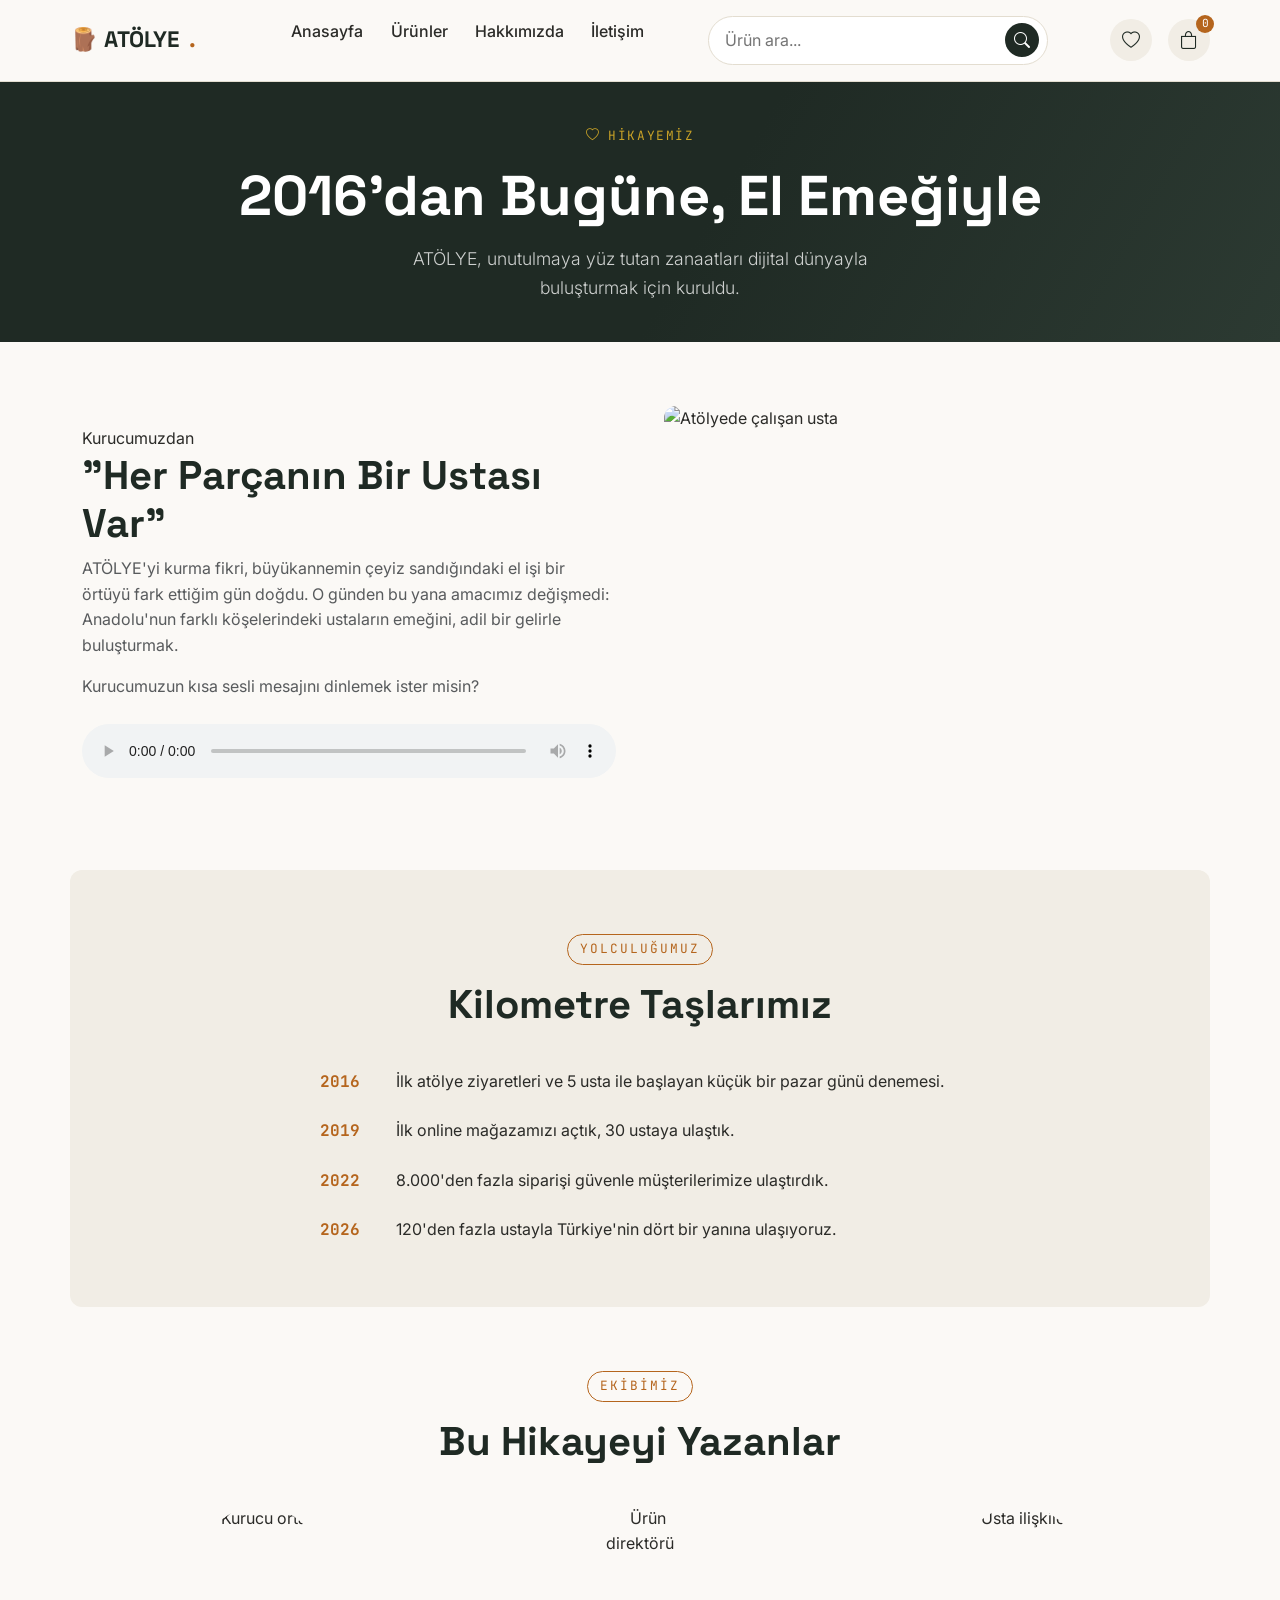
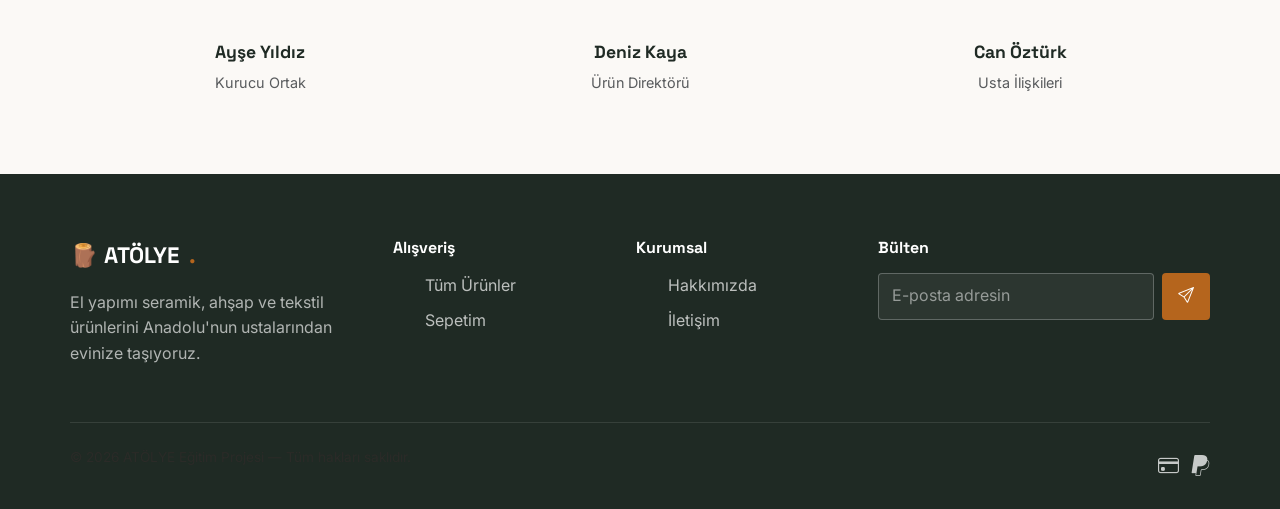
==== hakkimizda.html @ 969277df "first commit" ====
<!DOCTYPE html>
<html lang="tr">
<head>
  <meta charset="UTF-8">
  <meta name="viewport" content="width=device-width, initial-scale=1.0">
  <meta name="description" content="ATÖLYE'nin hikayesi - 2016'dan bugüne Anadolu ustalarını dijital dünya ile buluşturuyoruz.">
  <title>Hakkımızda | ATÖLYE</title>

  <link href="https://cdn.jsdelivr.net/npm/bootstrap@5.3.3/dist/css/bootstrap.min.css" rel="stylesheet">
  <link rel="stylesheet" href="https://cdn.jsdelivr.net/npm/bootstrap-icons@1.11.3/font/bootstrap-icons.css">
  <link href="https://fonts.googleapis.com/css2?family=Space+Grotesk:wght@500;700&family=Inter:wght@400;500;600&family=JetBrains+Mono:wght@400;700&display=swap" rel="stylesheet">
  <link rel="stylesheet" href="css/style.css">
  <link rel="stylesheet" href="css/layout.css">
  <link rel="stylesheet" href="css/components.css">
  <link rel="stylesheet" href="css/responsive.css">
</head>
<body>

  <header class="site-header">
    <div class="container navbar-atolye">
      <a href="index.html" class="brand">🪵 ATÖLYE<span>.</span></a>
      <nav aria-label="Ana menü">
        <ul class="nav-links" id="anaMenu">
          <li><a href="index.html">Anasayfa</a></li>
          <li><a href="urunler.html">Ürünler</a></li>
          <li><a href="hakkimizda.html" aria-current="page">Hakkımızda</a></li>
          <li><a href="iletisim.html">İletişim</a></li>
        </ul>
      </nav>
      <form class="navbar-search" role="search">
        <label for="navSearch" class="visually-hidden">Ürün ara</label>
        <input type="search" id="navSearch" placeholder="Ürün ara...">
        <button type="submit" aria-label="Ara"><i class="bi bi-search"></i></button>
      </form>
      <div class="navbar-actions">
        <a href="#" class="icon-btn" aria-label="Favorilerim"><i class="bi bi-heart"></i></a>
        <a href="sepet.html" class="icon-btn" aria-label="Sepetim"><i class="bi bi-bag"></i><span class="icon-badge" data-cart-count>0</span></a>
      </div>
      <button class="nav-toggle" aria-controls="anaMenu" aria-expanded="false" aria-label="Menüyü aç/kapat"><i class="bi bi-list"></i></button>
    </div>
  </header>

  <main>
    <!-- HAKKIMIZDA HERO -->
    <section class="hero" aria-label="Hakkımızda giriş">
      <div class="container" style="padding: var(--space-4) 0; text-align:center;">
        <span class="hero-eyebrow" style="justify-content:center;"><i class="bi bi-heart"></i> Hikayemiz</span>
        <h1 style="color:#fff;">2016'dan Bugüne, El Emeğiyle</h1>
        <p class="lead" style="margin:0 auto;">ATÖLYE, unutulmaya yüz tutan zanaatları dijital dünyayla buluşturmak için kuruldu.</p>
      </div>
    </section>

    <!-- HİKAYE + SES KAYDI (audio) -->
    <section class="container container-section">
      <div class="row g-5 align-items-center">
        <div class="col-lg-6">
          <span class="eyebrow">Kurucumuzdan</span>
          <h2>"Her Parçanın Bir Ustası Var"</h2>
          <p class="text-muted">
            ATÖLYE'yi kurma fikri, büyükannemin çeyiz sandığındaki el işi bir örtüyü
            fark ettiğim gün doğdu. O günden bu yana amacımız değişmedi: Anadolu'nun
            farklı köşelerindeki ustaların emeğini, adil bir gelirle buluşturmak.
          </p>
          <p class="text-muted">Kurucumuzun kısa sesli mesajını dinlemek ister misin?</p>

          <!-- AUDIO ETİKETİ -->
          <audio controls style="width:100%; margin-top: .5rem;">
            <source src="https://interactive-examples.mdn.mozilla.net/media/cc0-audio/t-rex-roar.mp3" type="audio/mpeg">
            Tarayıcınız audio etiketini desteklemiyor.
          </audio>
        </div>
        <div class="col-lg-6">
          <img src="https://images.unsplash.com/photo-1493934558415-9d19f0b2b4d2?w=700&q=80" alt="Atölyede çalışan usta" style="border-radius:12px; width:100%; aspect-ratio:4/3; object-fit:cover;">
        </div>
      </div>
    </section>

    <!-- ZAMAN ÇİZELGESİ (ordered list kullanımı - sıralı bilgi) -->
    <section class="container container-section" style="background:var(--color-bg-alt); border-radius:12px;">
      <div class="section-title">
        <span class="eyebrow">Yolculuğumuz</span>
        <h2>Kilometre Taşlarımız</h2>
      </div>
      <ol style="max-width:640px; margin:0 auto; list-style:none; padding:0; counter-reset:zaman;">
        <li style="display:flex; gap:1rem; margin-bottom:1.5rem; counter-increment:zaman;">
          <strong style="font-family:var(--font-mono); color:var(--color-accent); min-width:60px;">2016</strong>
          <span>İlk atölye ziyaretleri ve 5 usta ile başlayan küçük bir pazar günü denemesi.</span>
        </li>
        <li style="display:flex; gap:1rem; margin-bottom:1.5rem;">
          <strong style="font-family:var(--font-mono); color:var(--color-accent); min-width:60px;">2019</strong>
          <span>İlk online mağazamızı açtık, 30 ustaya ulaştık.</span>
        </li>
        <li style="display:flex; gap:1rem; margin-bottom:1.5rem;">
          <strong style="font-family:var(--font-mono); color:var(--color-accent); min-width:60px;">2022</strong>
          <span>8.000'den fazla siparişi güvenle müşterilerimize ulaştırdık.</span>
        </li>
        <li style="display:flex; gap:1rem;">
          <strong style="font-family:var(--font-mono); color:var(--color-accent); min-width:60px;">2026</strong>
          <span>120'den fazla ustayla Türkiye'nin dört bir yanına ulaşıyoruz.</span>
        </li>
      </ol>
    </section>

    <!-- EKİP (unordered list + kart) -->
    <section class="container container-section">
      <div class="section-title">
        <span class="eyebrow">Ekibimiz</span>
        <h2>Bu Hikayeyi Yazanlar</h2>
      </div>
      <div class="row g-4 text-center">
        <div class="col-md-4">
          <img src="https://images.unsplash.com/photo-1544005313-94ddf0286df2?w=300&q=80" alt="Kurucu ortak" style="width:120px;height:120px;border-radius:50%;object-fit:cover;margin:0 auto 1rem;">
          <h3 style="font-size:1.1rem;">Ayşe Yıldız</h3>
          <p class="text-muted" style="font-size:.9rem;">Kurucu Ortak</p>
        </div>
        <div class="col-md-4">
          <img src="https://images.unsplash.com/photo-1500648767791-00dcc994a43e?w=300&q=80" alt="Ürün direktörü" style="width:120px;height:120px;border-radius:50%;object-fit:cover;margin:0 auto 1rem;">
          <h3 style="font-size:1.1rem;">Deniz Kaya</h3>
          <p class="text-muted" style="font-size:.9rem;">Ürün Direktörü</p>
        </div>
        <div class="col-md-4">
          <img src="https://images.unsplash.com/photo-1519085360753-af0119f7cbe7?w=300&q=80" alt="Usta ilişkileri" style="width:120px;height:120px;border-radius:50%;object-fit:cover;margin:0 auto 1rem;">
          <h3 style="font-size:1.1rem;">Can Öztürk</h3>
          <p class="text-muted" style="font-size:.9rem;">Usta İlişkileri</p>
        </div>
      </div>
    </section>
  </main>

  <footer class="site-footer">
    <div class="container footer-top">
      <div class="footer-col footer-brand">
        <a href="index.html" class="brand" style="color:var(--color-white)">🪵 ATÖLYE<span>.</span></a>
        <p>El yapımı seramik, ahşap ve tekstil ürünlerini Anadolu'nun ustalarından evinize taşıyoruz.</p>
      </div>
      <div class="footer-col"><h4>Alışveriş</h4><ul><li><a href="urunler.html">Tüm Ürünler</a></li><li><a href="sepet.html">Sepetim</a></li></ul></div>
      <div class="footer-col"><h4>Kurumsal</h4><ul><li><a href="hakkimizda.html">Hakkımızda</a></li><li><a href="iletisim.html">İletişim</a></li></ul></div>
      <div class="footer-col">
        <h4>Bülten</h4>
        <form class="newsletter-form">
          <label for="footerNewsletter" class="visually-hidden">E-posta</label>
          <input type="email" id="footerNewsletter" placeholder="E-posta adresin" required>
          <button type="submit"><i class="bi bi-send"></i></button>
        </form>
      </div>
    </div>
    <div class="container footer-bottom">
      <p>&copy; 2026 ATÖLYE Eğitim Projesi — Tüm hakları saklıdır.</p>
      <div class="payment-icons"><i class="bi bi-credit-card"></i><i class="bi bi-paypal"></i></div>
    </div>
  </footer>

  <button class="back-to-top" aria-label="Sayfa başına dön"><i class="bi bi-arrow-up"></i></button>

  <script src="https://cdn.jsdelivr.net/npm/bootstrap@5.3.3/dist/js/bootstrap.bundle.min.js"></script>
  <script src="js/cart.js"></script>
  <script src="js/main.js"></script>
</body>
</html>
---- css/style.css ----
/* =====================================================================
   ATÖLYE E-TİCARET PROJESİ  —  style.css (TEMEL DOSYA)
   =====================================================================
   Bu dosyada öğreneceklerin:
   1) CSS SELECTORS  (element, class, id, pseudo-class, pseudo-element)
   2) CSS VARIABLES  (:root içinde --degisken-adi)
   3) BOX MODEL      (margin / border / padding / width / height)
   4) clamp()        (responsive yazı boyutları için tek satır çözüm)
   5) overflow, z-index
   ===================================================================== */

/* ---------------------------------------------------------------------
   1) CSS VARIABLES (Değişkenler)
   :root, HTML dokümanının en tepesindeki "sanal" elementtir.
   Burada tanımlanan --degisken tüm sayfada tekrar tekrar kullanılabilir.
   Neden kullanırız?  Marka rengini TEK bir yerden değiştirebilmek için.
--------------------------------------------------------------------- */
:root {
  /* -- Renk Paleti (Atölye / El Yapımı Ürün teması) -- */
  --color-bg: #fbf9f6;              /* sayfa arkaplanı: sıcak kırık beyaz */
  --color-bg-alt: #f1ede5;          /* alternatif açık zemin (kartlar) */
  --color-dark: #1f2a24;            /* koyu zeytin-yeşili: header/footer */
  --color-dark-2: #2c3a32;          /* dark'ın biraz açığı (hover vs.) */
  --color-accent: #b5651d;          /* bakır/kavrulmuş turuncu: CTA, linkler */
  --color-accent-light: #e2a06b;    /* accent'in açık tonu (hover) */
  --color-brass: #c9a227;           /* pirinç/sarı: yıldız, rozet, indirim etiketi */
  --color-text: #2b2b28;            /* ana yazı rengi */
  --color-text-muted: #6b6a63;      /* ikincil / açıklama yazıları */
  --color-white: #ffffff;
  --color-border: #e3ddd0;

  /* -- Tipografi -- */
  --font-display: "Space Grotesk", "Segoe UI", sans-serif;  /* başlıklar */
  --font-body: "Inter", "Segoe UI", sans-serif;             /* gövde metni */
  --font-mono: "JetBrains Mono", "Consolas", monospace;     /* ürün etiketleri, fiyat, ölçüler */

  /* -- Boşluk / Spacing ölçeği (8px tabanlı) -- */
  --space-1: 0.5rem;
  --space-2: 1rem;
  --space-3: 1.5rem;
  --space-4: 2.5rem;
  --space-5: 4rem;

  /* -- Diğer -- */
  --radius: 4px;
  --shadow-card: 0 6px 18px rgba(31, 42, 36, 0.08);
  --transition-fast: 0.2s ease;
  --transition-slow: 0.45s ease;
}

/* ---------------------------------------------------------------------
   2) RESET / TEMEL AYARLAR
   Tarayıcıların kendi varsayılan margin/padding değerlerini sıfırlarız.
   * (universal selector) => "sayfadaki HER elementi seç"
--------------------------------------------------------------------- */
* {
  margin: 0;
  padding: 0;
  box-sizing: border-box; /* border ve padding, width'in İÇİNE dahil olur */
}

html {
  scroll-behavior: smooth; /* # linklere tıklayınca yumuşak kaydırma */
}

body {
  font-family: var(--font-body);
  color: var(--color-text);
  background-color: var(--color-bg);
  line-height: 1.6;
  /* overflow-x: hidden -> yatay taşan animasyon/elementleri gizler */
  overflow-x: hidden;
}

/* ELEMENT SELECTOR örneği: tüm h1-h4 başlıkları */
h1, h2, h3, h4 {
  font-family: var(--font-display);
  color: var(--color-dark);
  line-height: 1.2;
  font-weight: 700;
}

/* clamp(min, tercih-edilen, max) => ekran boyutuna göre otomatik
   büyüyüp küçülen, ama sınırları aşmayan yazı boyutu.
   Medya query yazmadan responsive tipografi! */
h1 { font-size: clamp(2rem, 4vw + 1rem, 3.5rem); }
h2 { font-size: clamp(1.5rem, 2.5vw + 1rem, 2.5rem); }
h3 { font-size: clamp(1.15rem, 1.5vw + 1rem, 1.75rem); }

p  { color: var(--color-text); }

a {
  color: var(--color-accent);
  text-decoration: none;
  transition: color var(--transition-fast); /* renk değişimini yumuşat */
}
a:hover { color: var(--color-accent-light); } /* PSEUDO-CLASS: :hover */

img { max-width: 100%; display: block; }

/* ---------------------------------------------------------------------
   3) YARDIMCI (utility) SINIFLAR — Box Model pratiği
--------------------------------------------------------------------- */
.container-section {
  padding-top: var(--space-5);
  padding-bottom: var(--space-5);
}

.section-title {
  text-align: center;
  margin-bottom: var(--space-4);
}

.section-title .eyebrow {
  display: inline-block;
  font-family: var(--font-mono);
  font-size: 0.8rem;
  letter-spacing: 0.15em;
  text-transform: uppercase;
  color: var(--color-accent);
  border: 1px solid var(--color-accent); /* BORDER */
  padding: 0.25rem 0.75rem;              /* PADDING (iç boşluk) */
  border-radius: 999px;
  margin-bottom: var(--space-2);         /* MARGIN (dış boşluk) */
}

.section-title p {
  color: var(--color-text-muted);
  max-width: 40rem;
  margin: 0.5rem auto 0; /* üst-sağ/sol-alt kısayolu: ortalamak için auto */
}

.btn-atolye {
  display: inline-block;
  font-family: var(--font-body);
  font-weight: 600;
  padding: 0.75rem 1.75rem;   /* height yerine padding ile "yükseklik" veriyoruz */
  border: 2px solid var(--color-dark);
  border-radius: var(--radius);
  background: var(--color-dark);
  color: var(--color-white);
  cursor: pointer;
  transition: transform var(--transition-fast), background var(--transition-fast);
}
.btn-atolye:hover {
  background: var(--color-accent);
  border-color: var(--color-accent);
  transform: translateY(-2px); /* TRANSFORM: hafif yukarı kalkma efekti */
}

.btn-outline-atolye {
  display: inline-block;
  font-weight: 600;
  padding: 0.75rem 1.75rem;
  border: 2px solid var(--color-white);
  border-radius: var(--radius);
  background: transparent;
  color: var(--color-white);
  transition: all var(--transition-fast);
}
.btn-outline-atolye:hover {
  background: var(--color-white);
  color: var(--color-dark);
}

/* Z-INDEX örneği: yukarı çık butonu her zaman en üstte dursun istiyoruz.
   z-index sadece position:static OLMAYAN elementlerde çalışır! */
.back-to-top {
  position: fixed;
  right: 1.25rem;
  bottom: 1.25rem;
  width: 46px;
  height: 46px;
  border-radius: 50%;
  background: var(--color-accent);
  color: var(--color-white);
  display: flex;
  align-items: center;
  justify-content: center;
  font-size: 1.25rem;
  border: none;
  cursor: pointer;
  opacity: 0;
  visibility: hidden;
  transform: translateY(15px);
  transition: all var(--transition-fast);
  z-index: 999; /* header (z-index:1000'den az) hariç her şeyin üstünde */
  box-shadow: var(--shadow-card);
}
.back-to-top.show {
  opacity: 1;
  visibility: visible;
  transform: translateY(0);
}
.back-to-top:hover { background: var(--color-dark); }

/* Odaklanma (klavye ile gezinme) için görünür focus çizgisi - erişilebilirlik */
a:focus-visible, button:focus-visible, input:focus-visible, select:focus-visible {
  outline: 3px solid var(--color-brass);
  outline-offset: 2px;
}

/* Genel görünmez yardımcı (screen-reader only) */
.visually-hidden {
  position: absolute !important;
  width: 1px; height: 1px;
  overflow: hidden;
  clip: rect(0,0,0,0);
  white-space: nowrap;
}
---- css/layout.css ----
/* =====================================================================
   layout.css  —  HEADER / NAVBAR / HERO / FOOTER
   =====================================================================
   Bu dosyada öğreneceklerin:
   1) DISPLAY (block, inline-block, flex, grid, none)
   2) POSITION (static, relative, absolute, fixed, sticky)
   3) FLEXBOX  (display:flex + justify-content / align-items / gap)
   4) GRID     (display:grid + grid-template-columns)
   5) FLOAT (kısaca, tarihi bir teknik olarak — modern kod flex/grid kullanır)
   ===================================================================== */

/* ---------------------------------------------------------------------
   ÜST BİLGİ ŞERİDİ (topbar) — kampanya / iletişim bilgisi
   FLEXBOX ile sağa-sola dağıtılmış iki grup içerik
--------------------------------------------------------------------- */
.topbar {
  background: var(--color-dark);
  color: var(--color-white);
  font-size: 0.85rem;
}
.topbar .topbar-inner {
  display: flex;                 /* FLEX konteyner */
  justify-content: space-between; /* içerikleri iki uca yasla */
  align-items: center;            /* dikeyde ortala */
  gap: var(--space-2);
  padding: 0.5rem 0;
  flex-wrap: wrap;                /* dar ekranda alt satıra düşsün */
}
.topbar-info { display: flex; gap: var(--space-3); flex-wrap: wrap; }
.topbar-info span { display: flex; align-items: center; gap: 0.35rem; }
.topbar-social { display: flex; gap: 0.9rem; }
.topbar-social a { color: var(--color-white); font-size: 0.95rem; }
.topbar-social a:hover { color: var(--color-brass); }

/* ---------------------------------------------------------------------
   HEADER / NAVBAR
   position: sticky -> sayfa kaydırılınca üstte "yapışıp" kalır.
   sticky, relative ile fixed arasında bir davranış sergiler.
--------------------------------------------------------------------- */
.site-header {
  position: sticky;
  top: 0;
  z-index: 1000; /* içerik kaydırılırken her zaman en üstte kalsın */
  background: var(--color-bg);
  border-bottom: 1px solid var(--color-border);
}

.navbar-atolye {
  display: flex;
  align-items: center;
  justify-content: space-between;
  gap: var(--space-3);
  padding: 1rem 0;
}

.brand {
  display: flex;
  align-items: center;
  gap: 0.6rem;
  font-family: var(--font-display);
  font-weight: 700;
  font-size: 1.4rem;
  color: var(--color-dark);
}
.brand span { color: var(--color-accent); }

/* Ana menü linkleri — flex ile yan yana */
.nav-links {
  display: flex;
  align-items: center;
  gap: var(--space-3);
  list-style: none; /* ul'ün varsayılan noktalarını kaldır */
}
.nav-links > li > a {
  color: var(--color-text);
  font-weight: 500;
  position: relative; /* alt çizgi efekti için referans nokta */
  padding: 0.4rem 0.1rem;
}
/* Alt çizgi hover efekti: ::after (pseudo-element) ile "hayali" bir eleman ekliyoruz */
.nav-links > li > a::after {
  content: "";
  position: absolute;
  left: 0; bottom: -2px;
  width: 0;
  height: 2px;
  background: var(--color-accent);
  transition: width var(--transition-fast);
}
.nav-links > li > a:hover::after { width: 100%; }

/* --- DROPDOWN MENÜ --- */
.nav-item-dropdown { position: relative; } /* absolute konumlanan menü için referans */
.dropdown-toggle { display: flex; align-items: center; gap: 0.3rem; cursor: pointer; background:none; border:none; font: inherit; color: var(--color-text); font-weight:500; }
.dropdown-menu {
  position: absolute;   /* .nav-item-dropdown'a göre konumlanır */
  top: 100%;
  left: 0;
  min-width: 220px;
  background: var(--color-white);
  border: 1px solid var(--color-border);
  border-radius: var(--radius);
  box-shadow: var(--shadow-card);
  padding: 0.5rem;
  list-style: none;
  opacity: 0;
  visibility: hidden;
  transform: translateY(8px);
  transition: all var(--transition-fast);
  z-index: 1001;
}
.nav-item-dropdown.open .dropdown-menu,
.nav-item-dropdown:hover .dropdown-menu {
  opacity: 1;
  visibility: visible;
  transform: translateY(0);
}
.dropdown-menu li a {
  display: block;
  padding: 0.55rem 0.75rem;
  border-radius: var(--radius);
  color: var(--color-text);
}
.dropdown-menu li a:hover { background: var(--color-bg-alt); color: var(--color-accent); }

/* --- ARAMA KUTUSU --- */
.navbar-search {
  display: flex;
  align-items: center;
  border: 1px solid var(--color-border);
  border-radius: 999px;
  padding: 0.4rem 0.5rem 0.4rem 1rem;
  flex: 1;
  max-width: 340px;
  background: var(--color-white);
}
.navbar-search input {
  border: none;
  outline: none;
  flex: 1;
  font-family: var(--font-body);
  background: transparent;
}
.navbar-search button {
  border: none;
  background: var(--color-dark);
  color: var(--color-white);
  width: 34px; height: 34px;
  border-radius: 50%;
  cursor: pointer;
  display: flex; align-items:center; justify-content:center;
  transition: background var(--transition-fast);
}
.navbar-search button:hover { background: var(--color-accent); }

/* --- Navbar sağ ikonlar (favoriler / sepet) --- */
.navbar-actions { display: flex; align-items: center; gap: var(--space-2); }
.icon-btn {
  position: relative;
  display: flex;
  align-items: center;
  justify-content: center;
  width: 42px; height: 42px;
  border-radius: 50%;
  background: var(--color-bg-alt);
  color: var(--color-dark);
  font-size: 1.1rem;
}
.icon-btn:hover { background: var(--color-accent); color: var(--color-white); }
.icon-badge {
  position: absolute;
  top: -4px; right: -4px;
  background: var(--color-accent);
  color: var(--color-white);
  font-size: 0.7rem;
  font-family: var(--font-mono);
  width: 18px; height: 18px;
  border-radius: 50%;
  display: flex; align-items: center; justify-content: center;
}

/* Mobil menü açma butonu (hamburger) — sadece küçük ekranlarda görünür (bkz. responsive.css) */
.nav-toggle {
  display: none;
  background: none;
  border: none;
  font-size: 1.5rem;
  color: var(--color-dark);
  cursor: pointer;
}

/* ---------------------------------------------------------------------
   HERO (Header/Karşılama Alanı)
   GRID kullanarak sol taraf metin / sağ taraf görsel iki kolon yapıyoruz
--------------------------------------------------------------------- */
.hero {
  background: linear-gradient(120deg, var(--color-dark) 55%, var(--color-dark-2) 100%);
  color: var(--color-white);
  position: relative;
  overflow: hidden;
}
.hero-inner {
  display: grid;
  grid-template-columns: 1.1fr 0.9fr; /* GRID: 2 kolon, oranlı genişlik */
  align-items: center;
  gap: var(--space-4);
  padding: var(--space-5) 0;
  min-height: 70vh;
}
.hero-eyebrow {
  display: inline-flex;
  align-items: center;
  gap: 0.5rem;
  font-family: var(--font-mono);
  font-size: 0.8rem;
  letter-spacing: 0.12em;
  text-transform: uppercase;
  color: var(--color-brass);
  margin-bottom: var(--space-2);
}
.hero h1 { color: var(--color-white); margin-bottom: var(--space-2); }
.hero p.lead {
  color: rgba(255,255,255,0.78);
  font-size: 1.1rem;
  max-width: 34rem;
  margin-bottom: var(--space-3);
}
.hero-cta { display: flex; gap: var(--space-2); flex-wrap: wrap; margin-bottom: var(--space-4); }

/* İstatistik alanı — flex ile eşit dağıtılmış sayaçlar */
.hero-stats {
  display: flex;
  gap: var(--space-4);
  flex-wrap: wrap;
  border-top: 1px solid rgba(255,255,255,0.15);
  padding-top: var(--space-3);
}
.hero-stats .stat-num {
  font-family: var(--font-mono);
  font-size: clamp(1.5rem, 2vw + 1rem, 2.2rem);
  font-weight: 700;
  color: var(--color-brass);
  display: block;
}
.hero-stats .stat-label {
  color: rgba(255,255,255,0.7);
  font-size: 0.85rem;
}

.hero-media {
  position: relative;
  display: grid;
  place-items: center;
}
.hero-media img {
  border-radius: 12px;
  box-shadow: 0 20px 50px rgba(0,0,0,0.35);
  /* object-fit ürün görsel oranını bozmadan kutuya sığdırır */
  object-fit: cover;
  width: 100%;
  aspect-ratio: 4 / 5;
}
/* Görselin üstünde yüzen küçük "rozet" kart — absolute positioning */
.hero-floating-badge {
  position: absolute;
  bottom: -18px;
  left: -18px;
  background: var(--color-white);
  color: var(--color-dark);
  border-radius: var(--radius);
  padding: 0.9rem 1.1rem;
  box-shadow: var(--shadow-card);
  display: flex;
  align-items: center;
  gap: 0.6rem;
}

/* ---------------------------------------------------------------------
   FOOTER — Çok kolonlu, GRID tabanlı
--------------------------------------------------------------------- */
.site-footer {
  background: var(--color-dark);
  color: rgba(255,255,255,0.75);
}
.footer-top {
  display: grid;
  grid-template-columns: 1.4fr 1fr 1fr 1.2fr; /* 4 kolon: marka / linkler / kurumsal / bülten */
  gap: var(--space-4);
  padding: var(--space-5) 0 var(--space-4);
  border-bottom: 1px solid rgba(255,255,255,0.1);
}
.footer-col h4 {
  color: var(--color-white);
  font-size: 1rem;
  margin-bottom: var(--space-2);
}
.footer-col ul { list-style: none; }
.footer-col ul li { margin-bottom: 0.6rem; }
.footer-col ul li a { color: rgba(255,255,255,0.7); }
.footer-col ul li a:hover { color: var(--color-brass); }

.footer-brand p { color: rgba(255,255,255,0.65); margin: var(--space-2) 0; max-width: 26rem; }
.footer-social { display: flex; gap: 0.75rem; }
.footer-social a {
  width: 38px; height: 38px;
  border-radius: 50%;
  border: 1px solid rgba(255,255,255,0.25);
  display: flex; align-items: center; justify-content: center;
  color: var(--color-white);
  transition: all var(--transition-fast);
}
.footer-social a:hover { background: var(--color-accent); border-color: var(--color-accent); transform: translateY(-3px); }

.newsletter-form { display: flex; gap: 0.5rem; margin-top: var(--space-2); }
.newsletter-form input {
  flex: 1;
  padding: 0.6rem 0.8rem;
  border-radius: var(--radius);
  border: 1px solid rgba(255,255,255,0.25);
  background: rgba(255,255,255,0.06);
  color: var(--color-white);
}
.newsletter-form input::placeholder { color: rgba(255,255,255,0.5); }
.newsletter-form button {
  padding: 0.6rem 1rem;
  border-radius: var(--radius);
  border: none;
  background: var(--color-accent);
  color: var(--color-white);
  cursor: pointer;
  font-weight: 600;
}
.newsletter-form button:hover { background: var(--color-brass); }

.footer-bottom {
  display: flex;
  justify-content: space-between;
  align-items: center;
  padding: var(--space-3) 0;
  font-size: 0.85rem;
  flex-wrap: wrap;
  gap: var(--space-1);
}
.footer-bottom .payment-icons { display: flex; gap: 0.6rem; font-size: 1.3rem; }

/* ---------------------------------------------------------------------
   FLOAT — kısaca gösterim (modern projede grid/flex tercih edilir)
   Eski yöntemle bir görseli yazının soluna "yüzdürme" örneği
--------------------------------------------------------------------- */
.float-example img {
  float: left;             /* eleman soldan yüzer, diğer içerik sağından akar */
  width: 140px;
  margin: 0 var(--space-2) var(--space-2) 0;
  border-radius: var(--radius);
}
.float-example::after {   /* clearfix: float sonrası konteynerin çökmesini önler */
  content: "";
  display: table;
  clear: both;
}
---- css/components.css ----
/* =====================================================================
   components.css  —  ÜRÜN KARTLARI / FORM / SEPET / ROZETLER
   =====================================================================
   Bu dosyada öğreneceklerin:
   1) TRANSITION  (durum değişimini yumuşatma)
   2) ANIMATION + @keyframes (kendi hareketini tanımlama)
   3) TRANSFORM   (scale, translate, rotate)
   4) FLEXBOX & GRID'in bileşen seviyesinde kullanımı
   ===================================================================== */

/* ---------------------------------------------------------------------
   ÜRÜN GRID'İ
--------------------------------------------------------------------- */
.product-grid {
  display: grid;
  grid-template-columns: repeat(auto-fit, minmax(240px, 1fr)); /* otomatik responsive grid! */
  gap: var(--space-3);
}

/* ---------------------------------------------------------------------
   ÜRÜN KARTI — "Atölye Etiketi" imza tasarım öğesi
   Gerçek bir el yapımı ürün etiketi gibi kesikli çizgi + monospace ölçüler
--------------------------------------------------------------------- */
.product-card {
  background: var(--color-white);
  border: 1px solid var(--color-border);
  border-radius: var(--radius);
  overflow: hidden;           /* köşeleri yuvarlatılmış görseli taşırmamak için */
  display: flex;
  flex-direction: column;
  transition: transform var(--transition-fast), box-shadow var(--transition-fast);
}
.product-card:hover {
  transform: translateY(-6px) scale(1.01); /* TRANSFORM: hafif büyüme + yükselme */
  box-shadow: var(--shadow-card);
}

.product-media { position: relative; aspect-ratio: 1 / 1; overflow: hidden; }
.product-media img {
  width: 100%; height: 100%;
  object-fit: cover; /* kırpılarak kutuya tam oturur, oran bozulmaz */
  transition: transform var(--transition-slow);
}
.product-card:hover .product-media img { transform: scale(1.08); }

.product-badge {
  position: absolute;
  top: 10px; left: 10px;
  background: var(--color-accent);
  color: var(--color-white);
  font-size: 0.72rem;
  font-weight: 700;
  padding: 0.25rem 0.6rem;
  border-radius: 999px;
  z-index: 2;
}
.product-badge.badge-new { background: var(--color-brass); color: var(--color-dark); }

.product-wishlist {
  position: absolute;
  top: 10px; right: 10px;
  width: 34px; height: 34px;
  border-radius: 50%;
  background: rgba(255,255,255,0.9);
  border: none;
  display: flex; align-items: center; justify-content: center;
  cursor: pointer;
  z-index: 2;
  transition: transform var(--transition-fast);
}
.product-wishlist:hover { transform: scale(1.15); color: var(--color-accent); }

.product-body { padding: var(--space-2); display: flex; flex-direction: column; gap: 0.4rem; flex: 1; }
.product-category { font-size: 0.75rem; color: var(--color-text-muted); text-transform: uppercase; letter-spacing: 0.05em; }
.product-title { font-size: 1rem; font-weight: 700; color: var(--color-dark); }

/* Atölye etiketi: malzeme / ölçü bilgisi -> monospace font ile "spec sheet" hissi */
.product-specs {
  font-family: var(--font-mono);
  font-size: 0.72rem;
  color: var(--color-text-muted);
  border-top: 1px dashed var(--color-border);
  border-bottom: 1px dashed var(--color-border);
  padding: 0.4rem 0;
  display: flex;
  justify-content: space-between;
}

.product-rating { color: var(--color-brass); font-size: 0.85rem; }
.product-rating span { color: var(--color-text-muted); margin-left: 0.3rem; }

.product-footer {
  display: flex;
  align-items: center;
  justify-content: space-between;
  margin-top: auto;
  padding-top: 0.4rem;
}
.product-price { font-family: var(--font-mono); font-weight: 700; color: var(--color-dark); font-size: 1.05rem; }
.product-price .old-price {
  font-size: 0.8rem;
  color: var(--color-text-muted);
  text-decoration: line-through;
  margin-right: 0.35rem;
  font-weight: 400;
}

.btn-add-cart {
  border: none;
  background: var(--color-dark);
  color: var(--color-white);
  width: 38px; height: 38px;
  border-radius: 50%;
  cursor: pointer;
  display: flex; align-items: center; justify-content: center;
  transition: background var(--transition-fast), transform var(--transition-fast);
}
.btn-add-cart:hover { background: var(--color-accent); }
/* Sepete eklenince kısa bir "nabız" animasyonu oynatıyoruz (JS bu class'ı ekliyor) */
.btn-add-cart.pulsing { animation: pulse 0.4s ease; }

@keyframes pulse {
  0%   { transform: scale(1); }
  40%  { transform: scale(1.35); }
  100% { transform: scale(1); }
}

/* Sayfa yüklenince ürün kartlarının sırayla belirmesi (fade-up) */
@keyframes fadeUp {
  from { opacity: 0; transform: translateY(18px); }
  to   { opacity: 1; transform: translateY(0); }
}
.fade-up { animation: fadeUp 0.6s ease both; }
/* nth-child pseudo-class ile her karta gecikmeli (staggered) animasyon */
.product-grid .product-card:nth-child(1) { animation-delay: 0.05s; }
.product-grid .product-card:nth-child(2) { animation-delay: 0.15s; }
.product-grid .product-card:nth-child(3) { animation-delay: 0.25s; }
.product-grid .product-card:nth-child(4) { animation-delay: 0.35s; }

/* ---------------------------------------------------------------------
   KATEGORİ / FİLTRE KARTLARI
--------------------------------------------------------------------- */
.category-grid {
  display: grid;
  grid-template-columns: repeat(4, 1fr);
  gap: var(--space-2);
}
.category-card {
  position: relative;
  border-radius: var(--radius);
  overflow: hidden;
  aspect-ratio: 4/3;
  color: var(--color-white);
  display: flex;
  align-items: flex-end;
  padding: var(--space-2);
  font-weight: 700;
}
.category-card img {
  position: absolute; inset: 0;
  width: 100%; height: 100%;
  object-fit: cover;
  z-index: 0;
  transition: transform var(--transition-slow);
}
.category-card::before { /* koyu gradient overlay: yazı okunabilir olsun */
  content: "";
  position: absolute; inset: 0;
  background: linear-gradient(180deg, rgba(0,0,0,0) 40%, rgba(0,0,0,0.65) 100%);
  z-index: 1;
}
.category-card span { position: relative; z-index: 2; }
.category-card:hover img { transform: scale(1.1); }

/* ---------------------------------------------------------------------
   SEKME (TAB) SİSTEMİ — ürün detay sayfasında açıklama/yorum/kargo
--------------------------------------------------------------------- */
.tabs-nav {
  display: flex;
  gap: var(--space-3);
  border-bottom: 2px solid var(--color-border);
  margin-bottom: var(--space-3);
  flex-wrap: wrap;
}
.tab-btn {
  background: none;
  border: none;
  font-weight: 600;
  font-size: 1rem;
  color: var(--color-text-muted);
  padding: 0.75rem 0.25rem;
  cursor: pointer;
  position: relative;
  top: 2px;
  border-bottom: 2px solid transparent;
  transition: color var(--transition-fast);
}
.tab-btn.active { color: var(--color-accent); border-bottom-color: var(--color-accent); }
.tab-panel { display: none; }
.tab-panel.active { display: block; animation: fadeUp 0.35s ease both; }

/* ---------------------------------------------------------------------
   FORM ELEMANLARI (iletişim / ödeme / checkout)
--------------------------------------------------------------------- */
.form-atolye label {
  display: block;
  font-weight: 600;
  font-size: 0.88rem;
  margin-bottom: 0.35rem;
  color: var(--color-dark);
}
.form-atolye .field { margin-bottom: var(--space-2); }
.form-atolye input,
.form-atolye select,
.form-atolye textarea {
  width: 100%;
  padding: 0.7rem 0.9rem;
  border: 1px solid var(--color-border);
  border-radius: var(--radius);
  font-family: var(--font-body);
  font-size: 0.95rem;
  background: var(--color-white);
  transition: border-color var(--transition-fast), box-shadow var(--transition-fast);
}
.form-atolye input:focus,
.form-atolye select:focus,
.form-atolye textarea:focus {
  outline: none;
  border-color: var(--color-accent);
  box-shadow: 0 0 0 3px rgba(181,101,29,0.15);
}
.form-atolye textarea { resize: vertical; min-height: 120px; }

.form-atolye .radio-row,
.form-atolye .check-row {
  display: flex;
  align-items: center;
  gap: 0.5rem;
  margin-bottom: 0.5rem;
}
.form-atolye .radio-row input,
.form-atolye .check-row input { width: auto; }

.form-grid-2 {
  display: grid;
  grid-template-columns: 1fr 1fr;
  gap: 0 var(--space-2);
}

/* ---------------------------------------------------------------------
   SEPET (CART) TABLOSU
--------------------------------------------------------------------- */
.cart-table { width: 100%; border-collapse: collapse; }
.cart-table th {
  text-align: left;
  font-size: 0.8rem;
  text-transform: uppercase;
  letter-spacing: 0.05em;
  color: var(--color-text-muted);
  padding-bottom: var(--space-2);
  border-bottom: 2px solid var(--color-border);
}
.cart-table td {
  padding: var(--space-2) 0.5rem;
  border-bottom: 1px solid var(--color-border);
  vertical-align: middle;
}
.cart-product { display: flex; align-items: center; gap: var(--space-2); }
.cart-product img { width: 72px; height: 72px; object-fit: cover; border-radius: var(--radius); }

.qty-control {
  display: inline-flex;
  align-items: center;
  border: 1px solid var(--color-border);
  border-radius: var(--radius);
  overflow: hidden;
}
.qty-control button {
  width: 32px; height: 32px;
  border: none;
  background: var(--color-bg-alt);
  cursor: pointer;
  font-size: 1rem;
  transition: background var(--transition-fast);
}
.qty-control button:hover { background: var(--color-accent); color: var(--color-white); }
.qty-control input {
  width: 40px;
  text-align: center;
  border: none;
  border-left: 1px solid var(--color-border);
  border-right: 1px solid var(--color-border);
  padding: 0.3rem 0;
}

.btn-remove-item {
  border: none;
  background: none;
  color: #b3261e;
  cursor: pointer;
  font-size: 1.1rem;
  transition: transform var(--transition-fast);
}
.btn-remove-item:hover { transform: scale(1.2); }

/* Sepet öğesi silinirken kısa bir "sil" animasyonu (JS class ekler/kaldırır) */
.cart-row-removing {
  animation: slideOut 0.35s ease forwards;
}
@keyframes slideOut {
  to { opacity: 0; transform: translateX(40px); max-height: 0; padding-top:0; padding-bottom:0; }
}

.cart-summary {
  background: var(--color-bg-alt);
  border-radius: var(--radius);
  padding: var(--space-3);
}
.cart-summary .row {
  display: flex;
  justify-content: space-between;
  margin-bottom: 0.6rem;
  font-size: 0.95rem;
}
.cart-summary .row.total {
  font-weight: 700;
  font-size: 1.15rem;
  border-top: 1px solid var(--color-border);
  padding-top: var(--space-2);
  margin-top: var(--space-2);
}

.empty-cart {
  text-align: center;
  padding: var(--space-5) var(--space-2);
  color: var(--color-text-muted);
}
.empty-cart i { font-size: 3rem; color: var(--color-border); margin-bottom: var(--space-2); display:block; }

/* ---------------------------------------------------------------------
   İSTATİSTİK / GÜVEN ROZETLERİ ŞERİDİ (ana sayfa - header altı)
--------------------------------------------------------------------- */
.trust-strip {
  display: flex;
  justify-content: space-between;
  gap: var(--space-3);
  flex-wrap: wrap;
  background: var(--color-white);
  border: 1px solid var(--color-border);
  border-radius: var(--radius);
  padding: var(--space-2) var(--space-3);
}
.trust-item { display: flex; align-items: center; gap: 0.7rem; flex: 1; min-width: 200px; }
.trust-item i { font-size: 1.4rem; color: var(--color-accent); }
.trust-item strong { display: block; font-size: 0.9rem; }
.trust-item span { font-size: 0.78rem; color: var(--color-text-muted); }

/* Rozet: stok durumu */
.stock-badge { display:inline-flex; align-items:center; gap:0.3rem; font-size:0.8rem; font-weight:600; }
.stock-badge.in-stock { color: #2e7d32; }
.stock-badge.low-stock { color: var(--color-accent); }
---- css/responsive.css ----
/* =====================================================================
   responsive.css  —  MEDIA QUERY / RESPONSIVE TASARIM
   =====================================================================
   KURAL: "Mobile First" değil burada "Desktop First" yaklaşımı kullandık
   (max-width ile büyükten küçüğe iniyoruz). İkisi de geçerlidir;
   önemli olan tutarlı olmaktır.

   Kırılım noktalarımız (breakpoints):
   1200px -> büyük masaüstü
   992px  -> tablet (yatay) / küçük laptop
   768px  -> tablet (dikey)
   576px  -> mobil telefon
   ===================================================================== */

/* ---------- 1200px ve altı: geniş ekran ince ayar ---------- */
@media (max-width: 1200px) {
  .category-grid { grid-template-columns: repeat(3, 1fr); }
}

/* ---------- 992px ve altı: tablet ---------- */
@media (max-width: 992px) {
  .hero-inner {
    grid-template-columns: 1fr; /* 2 kolon yerine tek kolon */
    text-align: center;
    min-height: auto;
    padding: var(--space-4) 0;
  }
  .hero-cta, .hero-stats { justify-content: center; }
  .hero-media { order: -1; margin-bottom: var(--space-3); } /* görsel üste geçsin */
  .hero-floating-badge { display: none; }

  .footer-top { grid-template-columns: 1fr 1fr; }

  .navbar-search { display: none; } /* dar ekranda arama kutusunu gizle, mobilde ayrı satırda gösterilebilir */

  .category-grid { grid-template-columns: repeat(2, 1fr); }
  .form-grid-2 { grid-template-columns: 1fr; }
}

/* ---------- 768px ve altı: mobil menüye geçiş ---------- */
@media (max-width: 768px) {
  .nav-toggle { display: block; } /* hamburger butonunu göster */

  .nav-links {
    display: none;              /* JS ile .open class'ı eklenince flex olacak */
    position: absolute;
    top: 100%;
    left: 0;
    right: 0;
    background: var(--color-white);
    flex-direction: column;
    align-items: flex-start;
    padding: var(--space-2);
    border-bottom: 1px solid var(--color-border);
    box-shadow: var(--shadow-card);
  }
  .nav-links.open { display: flex; }
  .nav-item-dropdown .dropdown-menu { position: static; box-shadow:none; border:none; opacity:1; visibility:visible; transform:none; display:none; }
  .nav-item-dropdown.open .dropdown-menu { display: block; }

  .topbar-info span:nth-child(2) { display: none; } /* ikinci bilgiyi mobilde gizle, yer kazan */

  .product-grid { grid-template-columns: repeat(auto-fit, minmax(160px, 1fr)); }
  .category-grid { grid-template-columns: repeat(2, 1fr); }

  .cart-table thead { display: none; } /* mobilde tablo başlıklarını gizleyip kart görünümüne yaklaşıyoruz */
  .cart-table td { display: block; width: 100%; }
}

/* ---------- 576px ve altı: küçük telefonlar ---------- */
@media (max-width: 576px) {
  .footer-top { grid-template-columns: 1fr; text-align: left; }
  .category-grid { grid-template-columns: 1fr 1fr; }
  .hero-stats { gap: var(--space-2); }
  .newsletter-form { flex-direction: column; }
  .form-grid-2 { grid-template-columns: 1fr; }
}

/* ---------- Erişilebilirlik: hareket azaltmayı tercih edenler ---------- */
@media (prefers-reduced-motion: reduce) {
  *, *::before, *::after {
    animation-duration: 0.001ms !important;
    transition-duration: 0.001ms !important;
  }
}
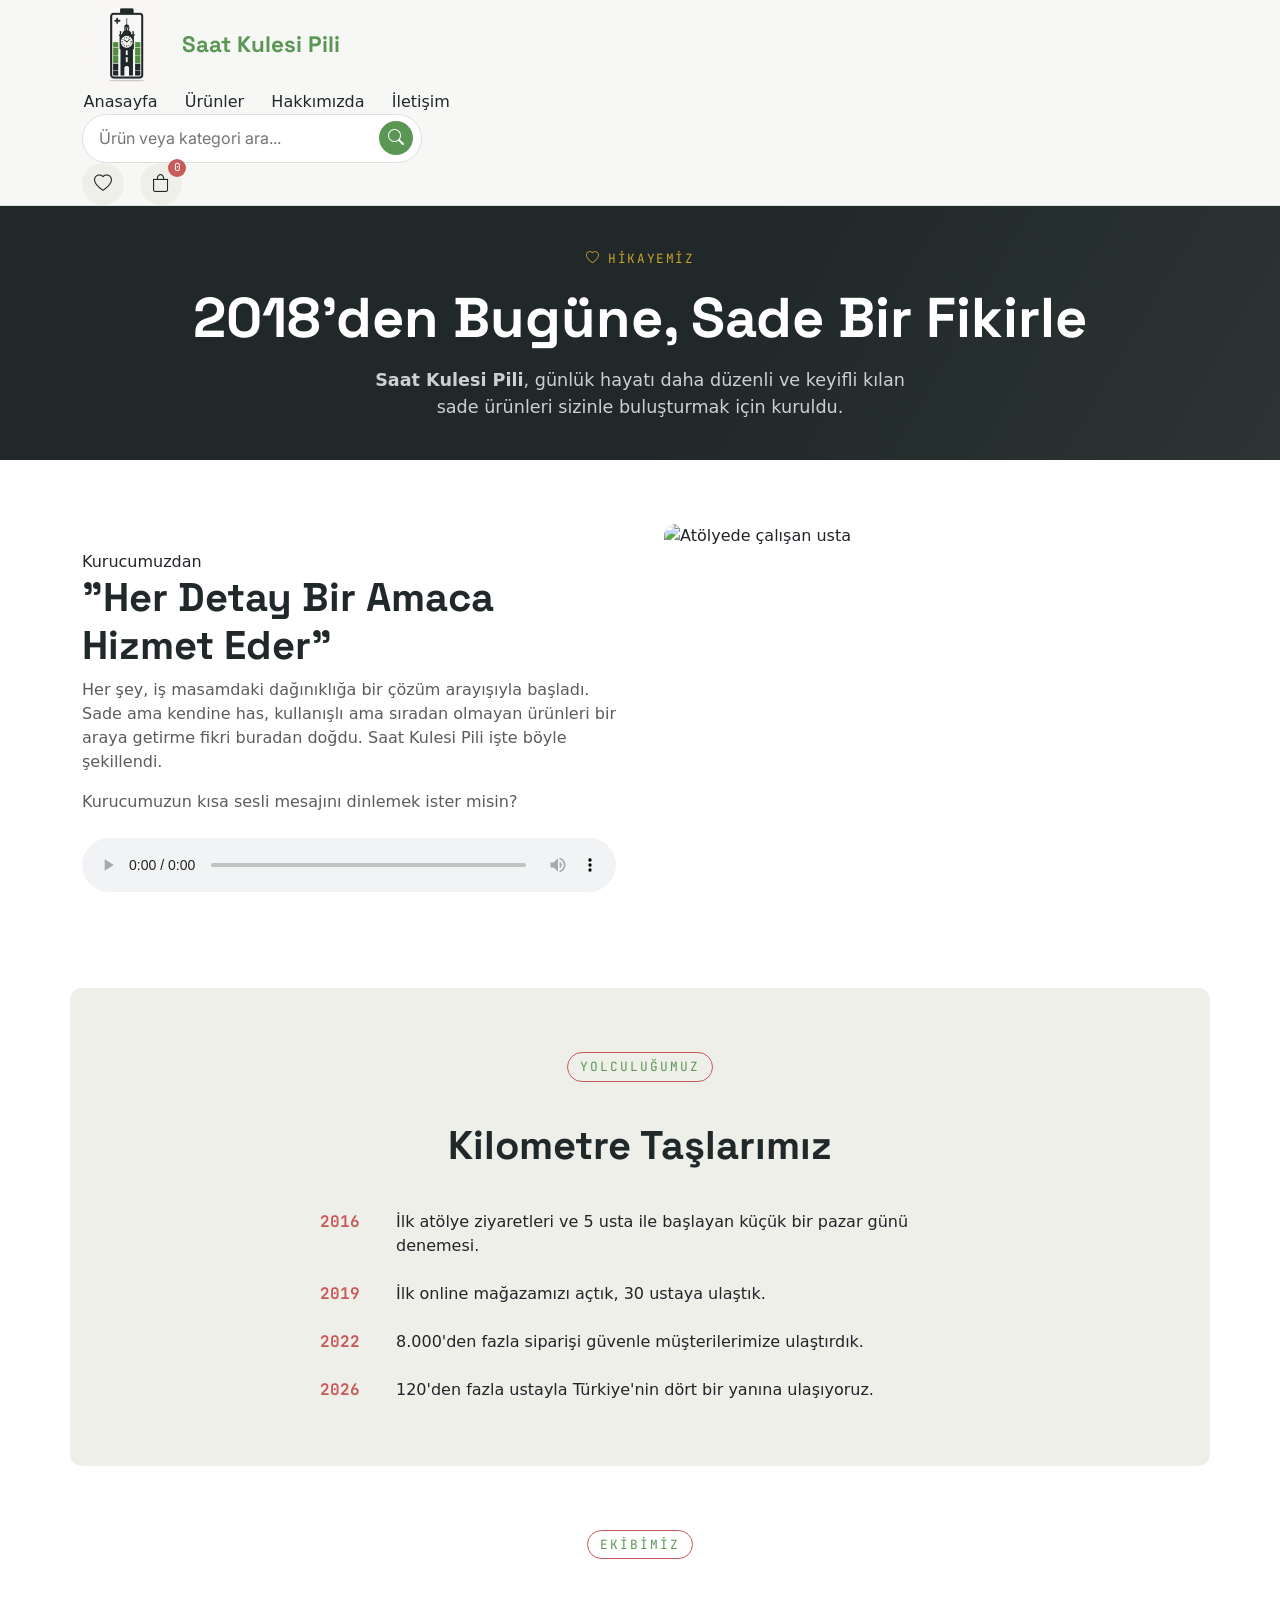
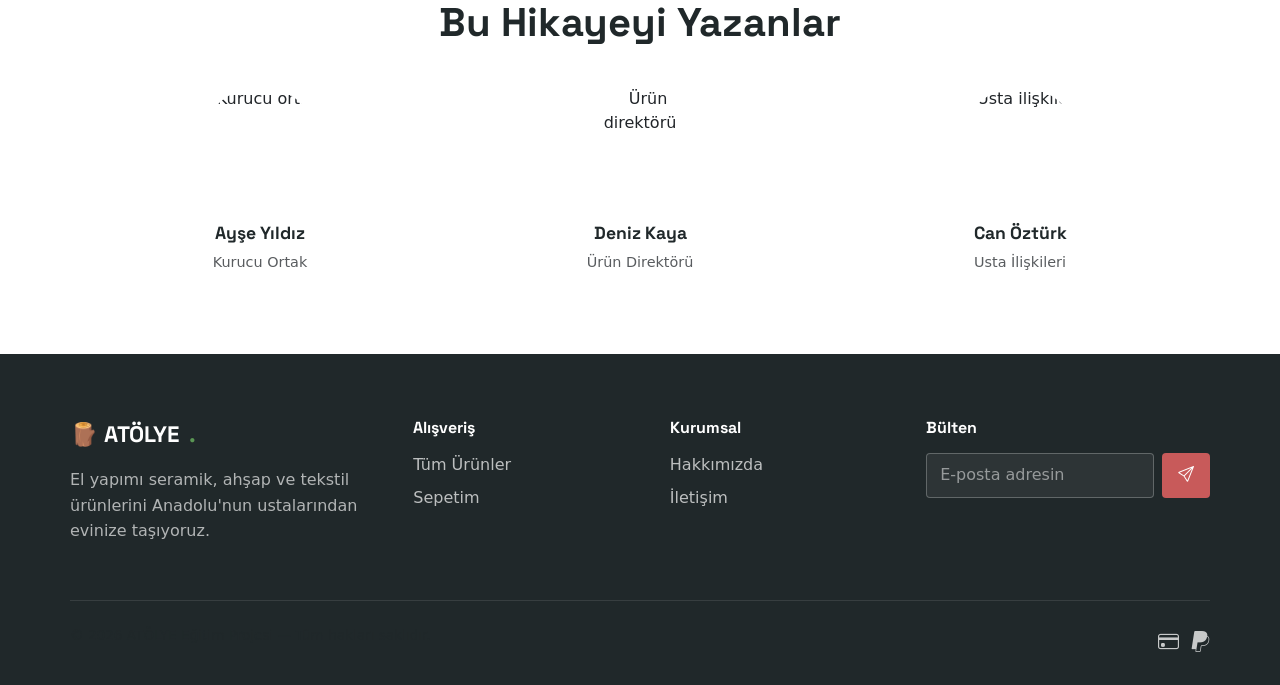
==== commit 7fc2486d: "hakkımızda.html başlık head kısmı düzenlendi." ====
--- a/hakkimizda.html
+++ b/hakkimizda.html
@@ -3,8 +3,9 @@
 <head>
   <meta charset="UTF-8">
   <meta name="viewport" content="width=device-width, initial-scale=1.0">
-  <meta name="description" content="ATÖLYE'nin hikayesi - 2016'dan bugüne Anadolu ustalarını dijital dünya ile buluşturuyoruz.">
-  <title>Hakkımızda | ATÖLYE</title>
+  <meta name="description" 
+  content="Saat Kulesi Pili, günlük yaşamı kolaylaştıran minimal ve işlevsel ürünleri keşfetmeniz için tasarlanmış modern bir e-ticaret sitesi.">
+  <title>Hakkımızda | Saat Kulesi Pili</title>
 
   <link href="https://cdn.jsdelivr.net/npm/bootstrap@5.3.3/dist/css/bootstrap.min.css" rel="stylesheet">
   <link rel="stylesheet" href="https://cdn.jsdelivr.net/npm/bootstrap-icons@1.11.3/font/bootstrap-icons.css">
@@ -18,7 +19,10 @@
 
   <header class="site-header">
     <div class="container navbar-atolye">
-      <a href="index.html" class="brand">🪵 ATÖLYE<span>.</span></a>
+      <a href="index.html" class="brand">
+        <img src="img/saat_kulesi_pili.png" alt="Saat Kulesi Pili"/>
+        <span>Saat Kulesi Pili</span>
+      </a>
       <nav aria-label="Ana menü">
         <ul class="nav-links" id="anaMenu">
           <li><a href="index.html">Anasayfa</a></li>
@@ -29,14 +33,21 @@
       </nav>
       <form class="navbar-search" role="search">
         <label for="navSearch" class="visually-hidden">Ürün ara</label>
-        <input type="search" id="navSearch" placeholder="Ürün ara...">
+        <input type="search" id="navSearch" placeholder="Ürün veya kategori ara...">
         <button type="submit" aria-label="Ara"><i class="bi bi-search"></i></button>
       </form>
       <div class="navbar-actions">
-        <a href="#" class="icon-btn" aria-label="Favorilerim"><i class="bi bi-heart"></i></a>
-        <a href="sepet.html" class="icon-btn" aria-label="Sepetim"><i class="bi bi-bag"></i><span class="icon-badge" data-cart-count>0</span></a>
+        <a href="#" class="icon-btn" aria-label="Favorilerim">
+          <i class="bi bi-heart"></i>
+        </a>
+        <a href="sepet.html" class="icon-btn" aria-label="Sepetim">
+          <i class="bi bi-bag"></i>
+          <span class="icon-badge" data-cart-count>0</span>
+        </a>
       </div>
-      <button class="nav-toggle" aria-controls="anaMenu" aria-expanded="false" aria-label="Menüyü aç/kapat"><i class="bi bi-list"></i></button>
+      <button class="nav-toggle" aria-controls="anaMenu" aria-expanded="false" aria-label="Menüyü aç/kapat">
+        <i class="bi bi-list"></i>
+      </button>
     </div>
   </header>
 
@@ -44,9 +55,14 @@
     <!-- HAKKIMIZDA HERO -->
     <section class="hero" aria-label="Hakkımızda giriş">
       <div class="container" style="padding: var(--space-4) 0; text-align:center;">
-        <span class="hero-eyebrow" style="justify-content:center;"><i class="bi bi-heart"></i> Hikayemiz</span>
-        <h1 style="color:#fff;">2016'dan Bugüne, El Emeğiyle</h1>
-        <p class="lead" style="margin:0 auto;">ATÖLYE, unutulmaya yüz tutan zanaatları dijital dünyayla buluşturmak için kuruldu.</p>
+        <span class="hero-eyebrow" style="justify-content:center;">
+          <i class="bi bi-heart"></i>
+           Hikayemiz
+          </span>
+        <h1 style="color:#fff;">2018'den Bugüne, Sade Bir Fikirle</h1>
+       <p class="lead" style="margin:0 auto;">
+        <strong style="font-weight:800;">Saat Kulesi Pili</strong>, günlük hayatı daha düzenli ve keyifli kılan sade ürünleri sizinle buluşturmak için kuruldu.
+      </p>
       </div>
     </section>
 
@@ -55,11 +71,9 @@
       <div class="row g-5 align-items-center">
         <div class="col-lg-6">
           <span class="eyebrow">Kurucumuzdan</span>
-          <h2>"Her Parçanın Bir Ustası Var"</h2>
+          <h2>"Her Detay Bir Amaca Hizmet Eder"</h2>
           <p class="text-muted">
-            ATÖLYE'yi kurma fikri, büyükannemin çeyiz sandığındaki el işi bir örtüyü
-            fark ettiğim gün doğdu. O günden bu yana amacımız değişmedi: Anadolu'nun
-            farklı köşelerindeki ustaların emeğini, adil bir gelirle buluşturmak.
+            Her şey, iş masamdaki dağınıklığa bir çözüm arayışıyla başladı. Sade ama kendine has, kullanışlı ama sıradan olmayan ürünleri bir araya getirme fikri buradan doğdu. Saat Kulesi Pili işte böyle şekillendi.
           </p>
           <p class="text-muted">Kurucumuzun kısa sesli mesajını dinlemek ister misin?</p>
 
--- a/css/style.css
+++ b/css/style.css
@@ -17,24 +17,24 @@
 --------------------------------------------------------------------- */
 :root {
   /* -- Renk Paleti (Atölye / El Yapımı Ürün teması) -- */
-  --color-bg: #fbf9f6;              /* sayfa arkaplanı: sıcak kırık beyaz */
-  --color-bg-alt: #f1ede5;          /* alternatif açık zemin (kartlar) */
-  --color-dark: #1f2a24;            /* koyu zeytin-yeşili: header/footer */
-  --color-dark-2: #2c3a32;          /* dark'ın biraz açığı (hover vs.) */
-  --color-accent: #b5651d;          /* bakır/kavrulmuş turuncu: CTA, linkler */
-  --color-accent-light: #e2a06b;    /* accent'in açık tonu (hover) */
+  --color-bg: #F7F7F5;              /* sayfa arkaplanı: sıcak kırık beyaz */
+  --color-bg-alt: #EFEFEA;          /* alternatif açık zemin (kartlar) */
+  --color-dark: #20282A;             /* koyu zeytin-yeşili: header/footer */
+  --color-dark-2: #2C3533;          /* dark'ın biraz açığı (hover vs.) */
+  --color-accent: #C85A5A;          /* kiremit rengi: CTA, linkler */
+  --color-accent-light: #5A9654;    /* logo yeişili (hover) */
   --color-brass: #c9a227;           /* pirinç/sarı: yıldız, rozet, indirim etiketi */
-  --color-text: #2b2b28;            /* ana yazı rengi */
-  --color-text-muted: #6b6a63;      /* ikincil / açıklama yazıları */
+  --color-text: #20282A;            /* ana yazı rengi */
+  --color-text-muted: #68706B;      /* ikincil / açıklama yazıları */
   --color-white: #ffffff;
-  --color-border: #e3ddd0;
+  --color-border: #DDE1DC;
 
   /* -- Tipografi -- */
   --font-display: "Space Grotesk", "Segoe UI", sans-serif;  /* başlıklar */
   --font-body: "Inter", "Segoe UI", sans-serif;             /* gövde metni */
   --font-mono: "JetBrains Mono", "Consolas", monospace;     /* ürün etiketleri, fiyat, ölçüler */
 
-  /* -- Boşluk / Spacing ölçeği (8px tabanlı) -- */
+  /* -- Boşluk / Spacing ölçeği (8px tabanlı) -- */ /*? 1rem = 16px */
   --space-1: 0.5rem;
   --space-2: 1rem;
   --space-3: 1.5rem;
@@ -63,15 +63,6 @@
   scroll-behavior: smooth; /* # linklere tıklayınca yumuşak kaydırma */
 }
 
-body {
-  font-family: var(--font-body);
-  color: var(--color-text);
-  background-color: var(--color-bg);
-  line-height: 1.6;
-  /* overflow-x: hidden -> yatay taşan animasyon/elementleri gizler */
-  overflow-x: hidden;
-}
-
 /* ELEMENT SELECTOR örneği: tüm h1-h4 başlıkları */
 h1, h2, h3, h4 {
   font-family: var(--font-display);
@@ -115,13 +106,14 @@
   display: inline-block;
   font-family: var(--font-mono);
   font-size: 0.8rem;
-  letter-spacing: 0.15em;
+  letter-spacing: 0.15em; /*Harfler arası boşluğu artırır. */
   text-transform: uppercase;
-  color: var(--color-accent);
+  color: var(--color-accent-light);
   border: 1px solid var(--color-accent); /* BORDER */
   padding: 0.25rem 0.75rem;              /* PADDING (iç boşluk) */
   border-radius: 999px;
-  margin-bottom: var(--space-2);         /* MARGIN (dış boşluk) */
+  margin-bottom: var(--space-4);  /* MARGIN (dış boşluk) */
+  
 }
 
 .section-title p {
@@ -208,3 +200,5 @@
   clip: rect(0,0,0,0);
   white-space: nowrap;
 }
+
+
--- a/css/layout.css
+++ b/css/layout.css
@@ -17,6 +17,7 @@
   background: var(--color-dark);
   color: var(--color-white);
   font-size: 0.85rem;
+  padding: 10px 0;
 }
 .topbar .topbar-inner {
   display: flex;                 /* FLEX konteyner */
@@ -26,11 +27,44 @@
   padding: 0.5rem 0;
   flex-wrap: wrap;                /* dar ekranda alt satıra düşsün */
 }
-.topbar-info { display: flex; gap: var(--space-3); flex-wrap: wrap; }
-.topbar-info span { display: flex; align-items: center; gap: 0.35rem; }
-.topbar-social { display: flex; gap: 0.9rem; }
-.topbar-social a { color: var(--color-white); font-size: 0.95rem; }
-.topbar-social a:hover { color: var(--color-brass); }
+.topbar-info { 
+display: flex;
+gap: var(--space-3);
+flex-wrap: wrap;
+}
+/* .topbar-info span { display: flex; align-items: center; gap: 0.35rem; } */
+
+.topbar-info a {
+  display: flex;
+  align-items: center;
+  gap: 0.35rem;
+  color: var(--color-white);
+  text-decoration: none;
+  transition: var(--transition-fast);
+}
+
+.topbar-info a:hover {
+  color: var(--color-accent-light);
+}
+
+.topbar-social {
+  display: flex; 
+  align-items: center;
+  gap: 0.9rem;
+  
+}
+.topbar-social a {
+  display: flex;
+  align-items: center;
+  justify-content: center;
+  color: var(--color-white);
+  font-size: 0.95rem;
+  text-decoration: none;
+
+}
+.topbar-social a:hover {
+  color: var(--color-accent-light);
+}
 
 /* ---------------------------------------------------------------------
    HEADER / NAVBAR
@@ -41,16 +75,16 @@
   position: sticky;
   top: 0;
   z-index: 1000; /* içerik kaydırılırken her zaman en üstte kalsın */
-  background: var(--color-bg);
+  background: var(--color-bg); /*! renklerine tekrar çalış */
   border-bottom: 1px solid var(--color-border);
 }
 
-.navbar-atolye {
+.navbar-saatkulesipili {
   display: flex;
   align-items: center;
   justify-content: space-between;
   gap: var(--space-3);
-  padding: 1rem 0;
+  padding: 0.8rem 0;
 }
 
 .brand {
@@ -61,8 +95,20 @@
   font-weight: 700;
   font-size: 1.4rem;
   color: var(--color-dark);
-}
-.brand span { color: var(--color-accent); }
+  text-decoration: none;
+}
+
+.brand img {
+  width: 90px;
+  height: 90px;
+  object-fit: contain;
+  display: block;
+}
+
+.brand span {
+  color: var(--color-accent-light);
+}
+
 
 /* Ana menü linkleri — flex ile yan yana */
 .nav-links {
@@ -70,44 +116,87 @@
   align-items: center;
   gap: var(--space-3);
   list-style: none; /* ul'ün varsayılan noktalarını kaldır */
-}
+  margin: 0;
+  padding: 0;
+}
+
+.nav-links > li {
+    margin: 0;
+    padding: 0;
+}
+
 .nav-links > li > a {
   color: var(--color-text);
   font-weight: 500;
+  text-decoration: none;
   position: relative; /* alt çizgi efekti için referans nokta */
   padding: 0.4rem 0.1rem;
 }
+
 /* Alt çizgi hover efekti: ::after (pseudo-element) ile "hayali" bir eleman ekliyoruz */
 .nav-links > li > a::after {
   content: "";
   position: absolute;
-  left: 0; bottom: -2px;
+  left: 0; 
+  bottom: -2px;
   width: 0;
   height: 2px;
   background: var(--color-accent);
   transition: width var(--transition-fast);
 }
-.nav-links > li > a:hover::after { width: 100%; }
-
-/* --- DROPDOWN MENÜ --- */
-.nav-item-dropdown { position: relative; } /* absolute konumlanan menü için referans */
-.dropdown-toggle { display: flex; align-items: center; gap: 0.3rem; cursor: pointer; background:none; border:none; font: inherit; color: var(--color-text); font-weight:500; }
+
+.nav-links > li > a:hover::after { 
+  width: 100%;
+}
+
+/*? --- DROPDOWN MENÜ --- */
+.nav-item-dropdown {
+position: relative;
+} /* absolute konumlanan menü için referans */
+
+/* Kategoriler butonu */
+.dropdown-toggle {
+  display: flex;
+  align-items: center; 
+  gap: 0.3rem; 
+  cursor: pointer; 
+  background:none; 
+  border:none; 
+  font: inherit;
+  color: var(--color-text); font-weight:500;
+}
+
+.dropdown-toggle::after {
+    display: none;
+}
 .dropdown-menu {
-  position: absolute;   /* .nav-item-dropdown'a göre konumlanır */
-  top: 100%;
-  left: 0;
-  min-width: 220px;
-  background: var(--color-white);
-  border: 1px solid var(--color-border);
-  border-radius: var(--radius);
-  box-shadow: var(--shadow-card);
-  padding: 0.5rem;
-  list-style: none;
-  opacity: 0;
-  visibility: hidden;
-  transform: translateY(8px);
-  transition: all var(--transition-fast);
-  z-index: 1001;
+    position: absolute;
+    top: 100%;
+    left: 0;
+
+    min-width: 220px;
+
+    display: block; /* ÖNEMLİ */
+
+    background: var(--color-white);
+    border: 1px solid var(--color-border);
+    border-radius: var(--radius);
+    box-shadow: var(--shadow-card);
+
+    padding: 0.5rem;
+    margin: 0;
+
+    list-style: none;
+
+    opacity: 0;
+    visibility: hidden;
+    transform: translateY(8px);
+
+    transition: opacity var(--transition-fast),
+                transform var(--transition-fast),
+                visibility var(--transition-fast);
+
+    z-index: 1001;
 }
 .nav-item-dropdown.open .dropdown-menu,
 .nav-item-dropdown:hover .dropdown-menu {
@@ -143,7 +232,7 @@
 }
 .navbar-search button {
   border: none;
-  background: var(--color-dark);
+  background: var(--color-accent-light);
   color: var(--color-white);
   width: 34px; height: 34px;
   border-radius: 50%;
@@ -154,7 +243,11 @@
 .navbar-search button:hover { background: var(--color-accent); }
 
 /* --- Navbar sağ ikonlar (favoriler / sepet) --- */
-.navbar-actions { display: flex; align-items: center; gap: var(--space-2); }
+.navbar-actions {
+  display: flex; 
+  align-items: center;
+  gap: var(--space-2);
+}
 .icon-btn {
   position: relative;
   display: flex;
@@ -194,7 +287,11 @@
    GRID kullanarak sol taraf metin / sağ taraf görsel iki kolon yapıyoruz
 --------------------------------------------------------------------- */
 .hero {
-  background: linear-gradient(120deg, var(--color-dark) 55%, var(--color-dark-2) 100%);
+  background: linear-gradient(
+    120deg,
+    var(--color-dark) 55%,
+    var(--color-dark-2) 100%
+    );
   color: var(--color-white);
   position: relative;
   overflow: hidden;
@@ -225,11 +322,19 @@
   max-width: 34rem;
   margin-bottom: var(--space-3);
 }
-.hero-cta { display: flex; gap: var(--space-2); flex-wrap: wrap; margin-bottom: var(--space-4); }
+.hero-cta {
+  display: flex;
+  align-items: center;
+  gap: var(--space-2);
+  flex-wrap: wrap;
+  margin-bottom: var(--space-4);
+}
 
 /* İstatistik alanı — flex ile eşit dağıtılmış sayaçlar */
 .hero-stats {
   display: flex;
+  align-items: center;
+  justify-content:space-between;
   gap: var(--space-4);
   flex-wrap: wrap;
   border-top: 1px solid rgba(255,255,255,0.15);
@@ -237,7 +342,7 @@
 }
 .hero-stats .stat-num {
   font-family: var(--font-mono);
-  font-size: clamp(1.5rem, 2vw + 1rem, 2.2rem);
+  font-size: clamp(1.2rem, 1.5vw + 0.8rem, 1.7rem);
   font-weight: 700;
   color: var(--color-brass);
   display: block;
@@ -263,8 +368,8 @@
 /* Görselin üstünde yüzen küçük "rozet" kart — absolute positioning */
 .hero-floating-badge {
   position: absolute;
-  bottom: -18px;
-  left: -18px;
+  bottom: 24px;
+  left: 24px;
   background: var(--color-white);
   color: var(--color-dark);
   border-radius: var(--radius);
@@ -273,6 +378,7 @@
   display: flex;
   align-items: center;
   gap: 0.6rem;
+  z-index: 2;
 }
 
 /* ---------------------------------------------------------------------
@@ -289,17 +395,29 @@
   padding: var(--space-5) 0 var(--space-4);
   border-bottom: 1px solid rgba(255,255,255,0.1);
 }
+
+ .footer-brand .brand img {
+  width: 32px;
+  height: 32px;
+ }
+
 .footer-col h4 {
   color: var(--color-white);
   font-size: 1rem;
   margin-bottom: var(--space-2);
-}
-.footer-col ul { list-style: none; }
+  
+}
+.footer-col ul { 
+  list-style: none; 
+  margin: 0;
+  padding: 0;
+
+}
 .footer-col ul li { margin-bottom: 0.6rem; }
 .footer-col ul li a { color: rgba(255,255,255,0.7); }
 .footer-col ul li a:hover { color: var(--color-brass); }
 
-.footer-brand p { color: rgba(255,255,255,0.65); margin: var(--space-2) 0; max-width: 26rem; }
+.footer-brand p { color: rgba(255,255,255,0.65); margin: var(--space-2) 0; max-width: 26rem; line-height: 1.6;}
 .footer-social { display: flex; gap: 0.75rem; }
 .footer-social a {
   width: 38px; height: 38px;
--- a/css/components.css
+++ b/css/components.css
@@ -166,10 +166,18 @@
 .category-card::before { /* koyu gradient overlay: yazı okunabilir olsun */
   content: "";
   position: absolute; inset: 0;
-  background: linear-gradient(180deg, rgba(0,0,0,0) 40%, rgba(0,0,0,0.65) 100%);
+  background: linear-gradient(
+    180deg, 
+    rgba(0,0,0,0) 40%, 
+    rgba(0,0,0,0.65) 100%
+    );
   z-index: 1;
 }
-.category-card span { position: relative; z-index: 2; }
+.category-card span { 
+  position: relative; 
+  z-index: 2; 
+}
+
 .category-card:hover img { transform: scale(1.1); }
 
 /* ---------------------------------------------------------------------
@@ -350,12 +358,40 @@
   border-radius: var(--radius);
   padding: var(--space-2) var(--space-3);
 }
-.trust-item { display: flex; align-items: center; gap: 0.7rem; flex: 1; min-width: 200px; }
-.trust-item i { font-size: 1.4rem; color: var(--color-accent); }
-.trust-item strong { display: block; font-size: 0.9rem; }
-.trust-item span { font-size: 0.78rem; color: var(--color-text-muted); }
+.trust-item { display: flex; 
+  align-items: center; 
+  gap: 0.7rem; 
+  flex: 1; 
+  min-width: 200px; 
+}
+
+.trust-item i { 
+  font-size: 1.4rem;
+  color: var(--color-accent);
+}
+
+.trust-item strong {
+  display: block;
+  font-size: 0.9rem;
+}
+
+.trust-item span { 
+  font-size: 0.78rem; 
+  color: var(--color-text-muted); 
+}
 
 /* Rozet: stok durumu */
-.stock-badge { display:inline-flex; align-items:center; gap:0.3rem; font-size:0.8rem; font-weight:600; }
-.stock-badge.in-stock { color: #2e7d32; }
-.stock-badge.low-stock { color: var(--color-accent); }
+
+.stock-badge { display:inline-flex; 
+  align-items:center; 
+  gap:0.3rem; font-size:0.8rem; 
+  font-weight:600; 
+}
+
+.stock-badge.in-stock { 
+  color: #2e7d32; 
+}
+
+.stock-badge.low-stock { 
+  color: var(--color-accent); 
+}
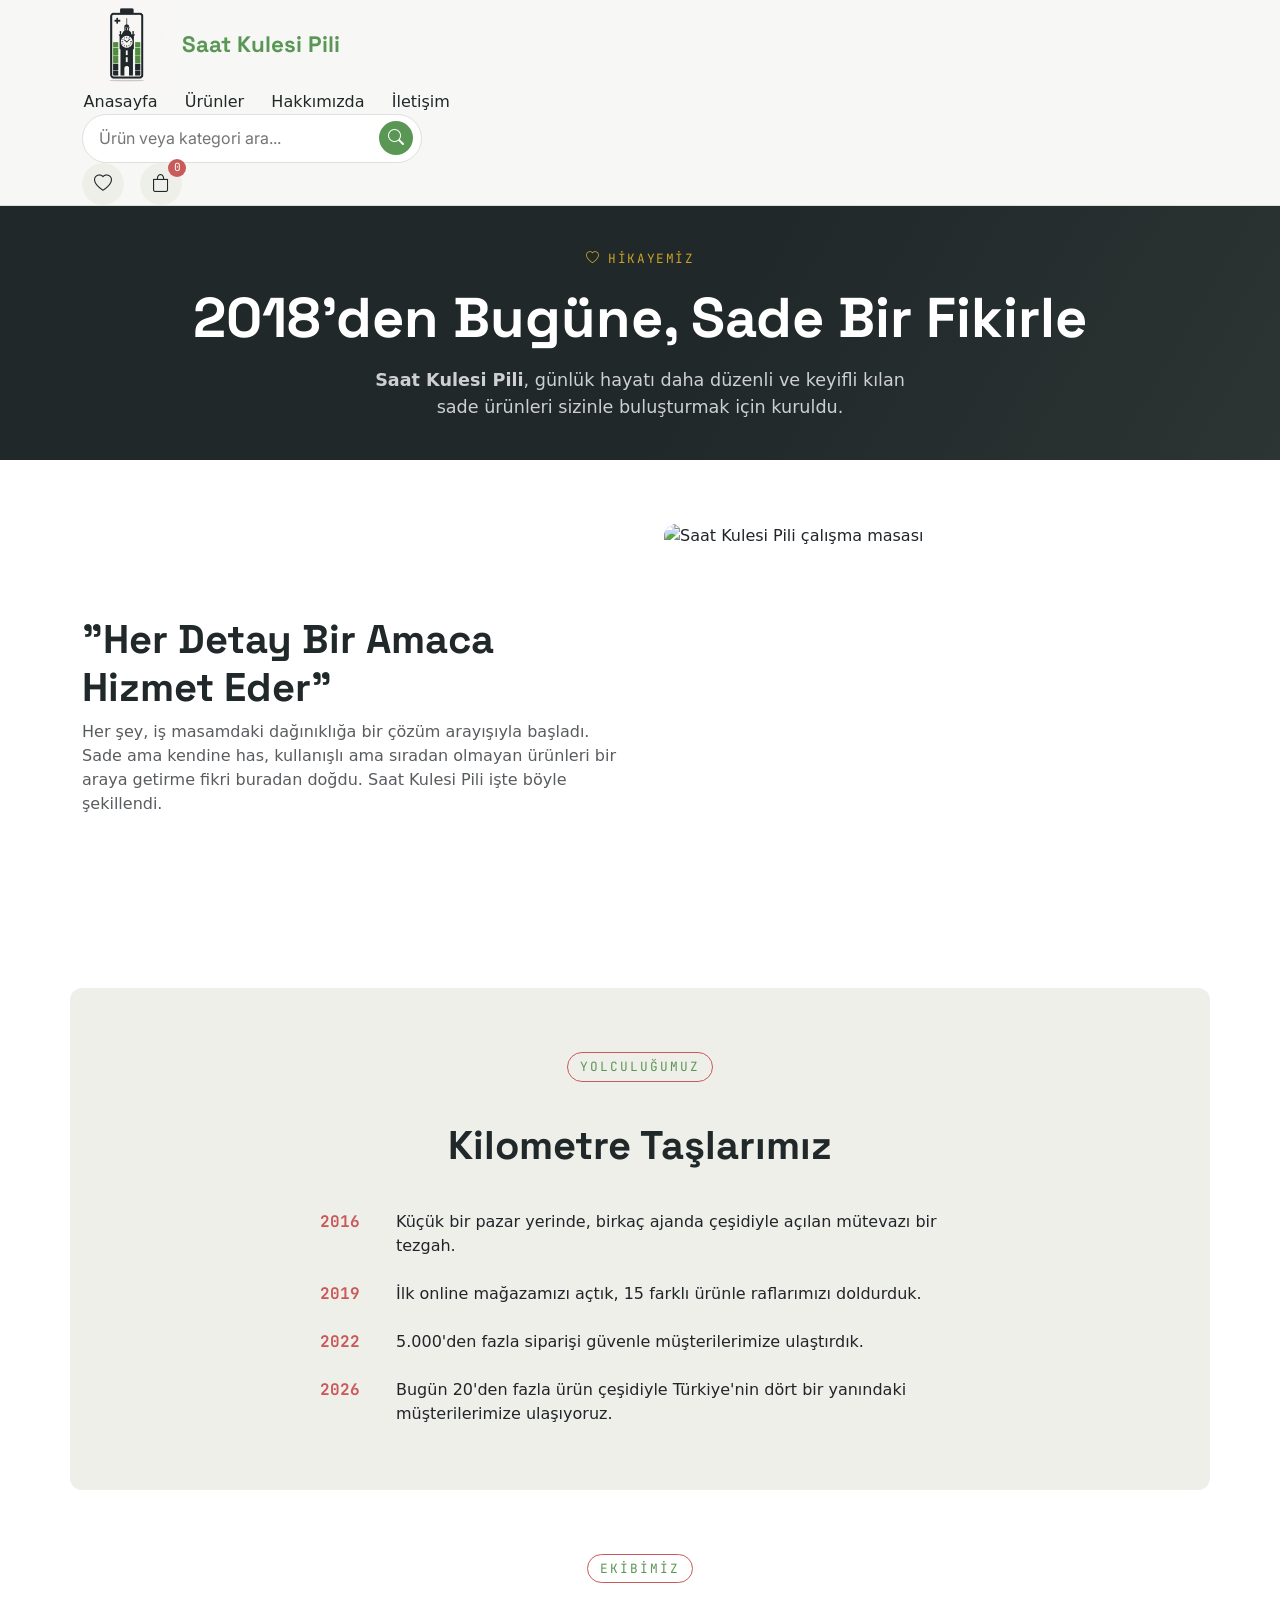
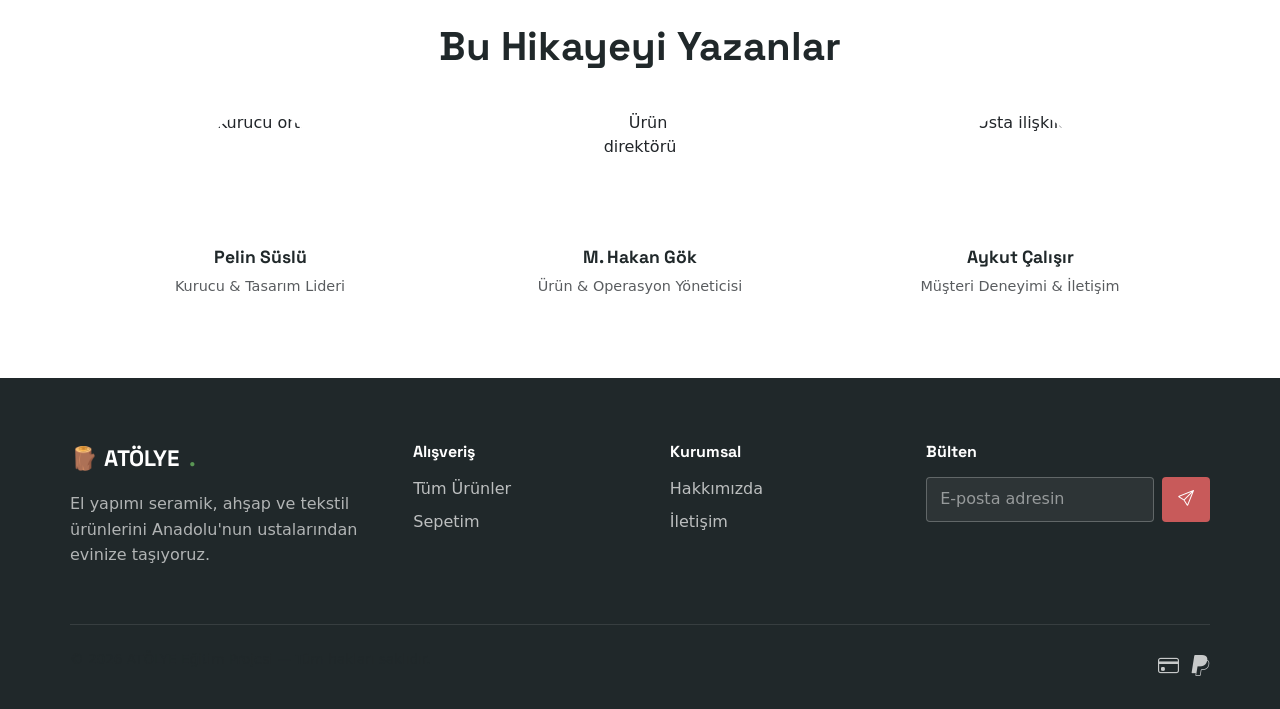
==== commit 69a7f62c: "hakkımızda.html Ekip kısmı düzenlendi." ====
--- a/hakkimizda.html
+++ b/hakkimizda.html
@@ -70,21 +70,21 @@
     <section class="container container-section">
       <div class="row g-5 align-items-center">
         <div class="col-lg-6">
-          <span class="eyebrow">Kurucumuzdan</span>
+          <!-- <span class="eyebrow">Kurucumuzdan</span> -->
           <h2>"Her Detay Bir Amaca Hizmet Eder"</h2>
           <p class="text-muted">
             Her şey, iş masamdaki dağınıklığa bir çözüm arayışıyla başladı. Sade ama kendine has, kullanışlı ama sıradan olmayan ürünleri bir araya getirme fikri buradan doğdu. Saat Kulesi Pili işte böyle şekillendi.
           </p>
-          <p class="text-muted">Kurucumuzun kısa sesli mesajını dinlemek ister misin?</p>
+          <!-- <p class="text-muted">Kurucumuzun kısa sesli mesajını dinlemek ister misin?</p> -->
 
           <!-- AUDIO ETİKETİ -->
-          <audio controls style="width:100%; margin-top: .5rem;">
+          <!-- <audio controls style="width:100%; margin-top: .5rem;">
             <source src="https://interactive-examples.mdn.mozilla.net/media/cc0-audio/t-rex-roar.mp3" type="audio/mpeg">
             Tarayıcınız audio etiketini desteklemiyor.
-          </audio>
+          </audio> -->
         </div>
         <div class="col-lg-6">
-          <img src="https://images.unsplash.com/photo-1493934558415-9d19f0b2b4d2?w=700&q=80" alt="Atölyede çalışan usta" style="border-radius:12px; width:100%; aspect-ratio:4/3; object-fit:cover;">
+          <img src="/img/hakkımızda_çalışma_masası.jpg" alt="Saat Kulesi Pili çalışma masası" style="border-radius:12px; width:100%; aspect-ratio:4/3; object-fit:cover;">
         </div>
       </div>
     </section>
@@ -98,19 +98,19 @@
       <ol style="max-width:640px; margin:0 auto; list-style:none; padding:0; counter-reset:zaman;">
         <li style="display:flex; gap:1rem; margin-bottom:1.5rem; counter-increment:zaman;">
           <strong style="font-family:var(--font-mono); color:var(--color-accent); min-width:60px;">2016</strong>
-          <span>İlk atölye ziyaretleri ve 5 usta ile başlayan küçük bir pazar günü denemesi.</span>
+          <span>Küçük bir pazar yerinde, birkaç ajanda çeşidiyle açılan mütevazı bir tezgah.</span>
         </li>
         <li style="display:flex; gap:1rem; margin-bottom:1.5rem;">
           <strong style="font-family:var(--font-mono); color:var(--color-accent); min-width:60px;">2019</strong>
-          <span>İlk online mağazamızı açtık, 30 ustaya ulaştık.</span>
+          <span>İlk online mağazamızı açtık, 15 farklı ürünle raflarımızı doldurduk.</span>
         </li>
         <li style="display:flex; gap:1rem; margin-bottom:1.5rem;">
           <strong style="font-family:var(--font-mono); color:var(--color-accent); min-width:60px;">2022</strong>
-          <span>8.000'den fazla siparişi güvenle müşterilerimize ulaştırdık.</span>
+          <span>5.000'den fazla siparişi güvenle müşterilerimize ulaştırdık.</span>
         </li>
         <li style="display:flex; gap:1rem;">
           <strong style="font-family:var(--font-mono); color:var(--color-accent); min-width:60px;">2026</strong>
-          <span>120'den fazla ustayla Türkiye'nin dört bir yanına ulaşıyoruz.</span>
+          <span>Bugün 20'den fazla ürün çeşidiyle Türkiye'nin dört bir yanındaki müşterilerimize ulaşıyoruz.</span>
         </li>
       </ol>
     </section>
@@ -124,18 +124,18 @@
       <div class="row g-4 text-center">
         <div class="col-md-4">
           <img src="https://images.unsplash.com/photo-1544005313-94ddf0286df2?w=300&q=80" alt="Kurucu ortak" style="width:120px;height:120px;border-radius:50%;object-fit:cover;margin:0 auto 1rem;">
-          <h3 style="font-size:1.1rem;">Ayşe Yıldız</h3>
-          <p class="text-muted" style="font-size:.9rem;">Kurucu Ortak</p>
+          <h3 style="font-size:1.1rem;">Pelin Süslü</h3>
+          <p class="text-muted" style="font-size:.9rem;">Kurucu & Tasarım Lideri</p>
         </div>
         <div class="col-md-4">
           <img src="https://images.unsplash.com/photo-1500648767791-00dcc994a43e?w=300&q=80" alt="Ürün direktörü" style="width:120px;height:120px;border-radius:50%;object-fit:cover;margin:0 auto 1rem;">
-          <h3 style="font-size:1.1rem;">Deniz Kaya</h3>
-          <p class="text-muted" style="font-size:.9rem;">Ürün Direktörü</p>
+          <h3 style="font-size:1.1rem;">M. Hakan Gök</h3>
+          <p class="text-muted" style="font-size:.9rem;">Ürün & Operasyon Yöneticisi</p>
         </div>
         <div class="col-md-4">
           <img src="https://images.unsplash.com/photo-1519085360753-af0119f7cbe7?w=300&q=80" alt="Usta ilişkileri" style="width:120px;height:120px;border-radius:50%;object-fit:cover;margin:0 auto 1rem;">
-          <h3 style="font-size:1.1rem;">Can Öztürk</h3>
-          <p class="text-muted" style="font-size:.9rem;">Usta İlişkileri</p>
+          <h3 style="font-size:1.1rem;">Aykut Çalışır</h3>
+          <p class="text-muted" style="font-size:.9rem;">Müşteri Deneyimi & İletişim</p>
         </div>
       </div>
     </section>
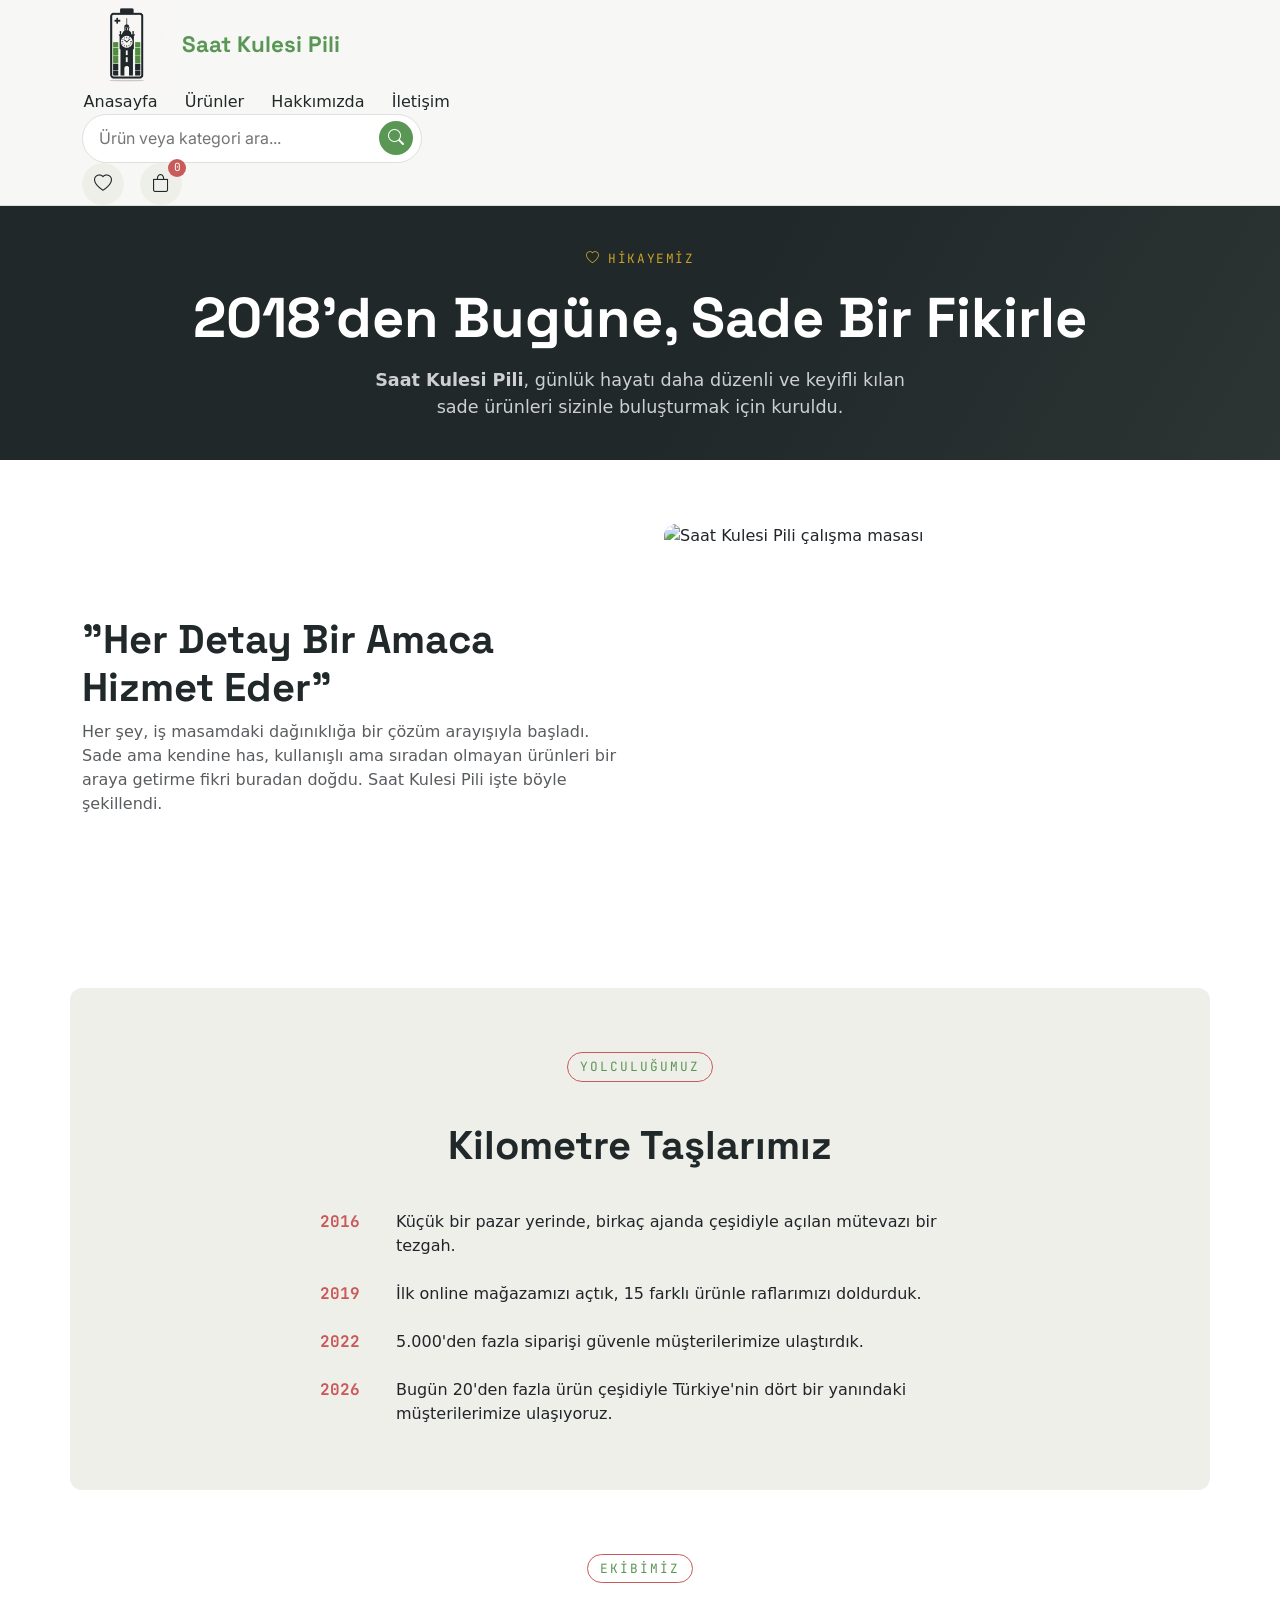
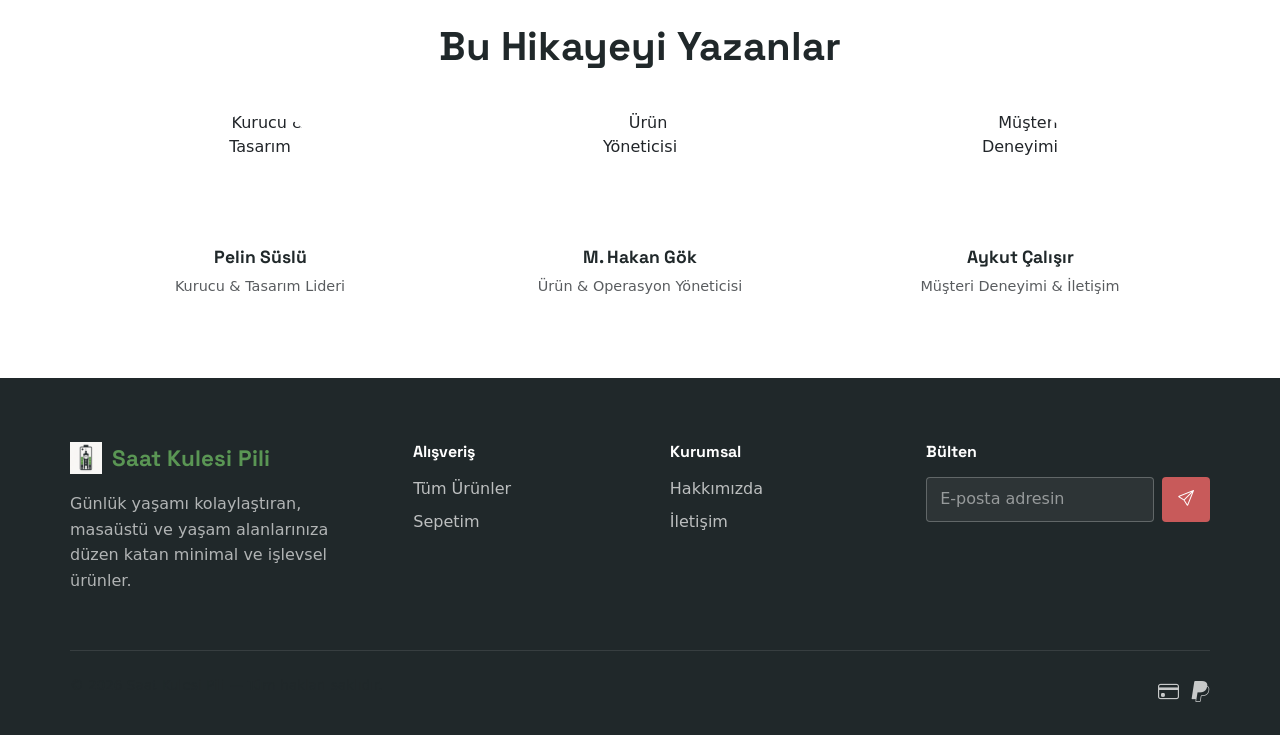
==== commit 9f956fff: "hakkımızda.html footer düzenlendi." ====
--- a/hakkimizda.html
+++ b/hakkimizda.html
@@ -123,17 +123,17 @@
       </div>
       <div class="row g-4 text-center">
         <div class="col-md-4">
-          <img src="https://images.unsplash.com/photo-1544005313-94ddf0286df2?w=300&q=80" alt="Kurucu ortak" style="width:120px;height:120px;border-radius:50%;object-fit:cover;margin:0 auto 1rem;">
+          <img src="https://images.unsplash.com/photo-1544005313-94ddf0286df2?w=300&q=80" alt="Kurucu & Tasarım" style="width:120px;height:120px;border-radius:50%;object-fit:cover;margin:0 auto 1rem;">
           <h3 style="font-size:1.1rem;">Pelin Süslü</h3>
           <p class="text-muted" style="font-size:.9rem;">Kurucu & Tasarım Lideri</p>
         </div>
         <div class="col-md-4">
-          <img src="https://images.unsplash.com/photo-1500648767791-00dcc994a43e?w=300&q=80" alt="Ürün direktörü" style="width:120px;height:120px;border-radius:50%;object-fit:cover;margin:0 auto 1rem;">
+          <img src="https://images.unsplash.com/photo-1500648767791-00dcc994a43e?w=300&q=80" alt="Ürün Yöneticisi" style="width:120px;height:120px;border-radius:50%;object-fit:cover;margin:0 auto 1rem;">
           <h3 style="font-size:1.1rem;">M. Hakan Gök</h3>
           <p class="text-muted" style="font-size:.9rem;">Ürün & Operasyon Yöneticisi</p>
         </div>
         <div class="col-md-4">
-          <img src="https://images.unsplash.com/photo-1519085360753-af0119f7cbe7?w=300&q=80" alt="Usta ilişkileri" style="width:120px;height:120px;border-radius:50%;object-fit:cover;margin:0 auto 1rem;">
+          <img src="https://images.unsplash.com/photo-1519085360753-af0119f7cbe7?w=300&q=80" alt="Müşteri Deneyimi" style="width:120px;height:120px;border-radius:50%;object-fit:cover;margin:0 auto 1rem;">
           <h3 style="font-size:1.1rem;">Aykut Çalışır</h3>
           <p class="text-muted" style="font-size:.9rem;">Müşteri Deneyimi & İletişim</p>
         </div>
@@ -144,22 +144,40 @@
   <footer class="site-footer">
     <div class="container footer-top">
       <div class="footer-col footer-brand">
-        <a href="index.html" class="brand" style="color:var(--color-white)">🪵 ATÖLYE<span>.</span></a>
-        <p>El yapımı seramik, ahşap ve tekstil ürünlerini Anadolu'nun ustalarından evinize taşıyoruz.</p>
+        <a href="index.html" class="brand" style="color:var(--color-white)">
+          <img src="/img/saat_kulesi_pili.png" alt="Saat Kulesi Pili">
+          <span>Saat Kulesi Pili</span>
+        </a>
+        <p>Günlük yaşamı kolaylaştıran, masaüstü ve yaşam alanlarınıza düzen katan minimal ve işlevsel ürünler.</p>
       </div>
-      <div class="footer-col"><h4>Alışveriş</h4><ul><li><a href="urunler.html">Tüm Ürünler</a></li><li><a href="sepet.html">Sepetim</a></li></ul></div>
-      <div class="footer-col"><h4>Kurumsal</h4><ul><li><a href="hakkimizda.html">Hakkımızda</a></li><li><a href="iletisim.html">İletişim</a></li></ul></div>
+      <div class="footer-col">
+        <h4>Alışveriş</h4>
+        <ul>
+          <li><a href="urunler.html">Tüm Ürünler</a></li>
+          <li><a href="sepet.html">Sepetim</a></li>
+        </ul>
+      </div>
+      <div class="footer-col">
+        <h4>Kurumsal</h4>
+        <ul>
+          <li><a href="hakkimizda.html">Hakkımızda</a></li>
+          <li><a href="iletisim.html">İletişim</a></li>
+        </ul>
+      </div>
       <div class="footer-col">
         <h4>Bülten</h4>
         <form class="newsletter-form">
           <label for="footerNewsletter" class="visually-hidden">E-posta</label>
           <input type="email" id="footerNewsletter" placeholder="E-posta adresin" required>
-          <button type="submit"><i class="bi bi-send"></i></button>
+          <button type="submit">
+            <i class="bi bi-send"></i>
+          </button>
         </form>
       </div>
     </div>
+
     <div class="container footer-bottom">
-      <p>&copy; 2026 ATÖLYE Eğitim Projesi — Tüm hakları saklıdır.</p>
+      <p>&copy; 2026 Saat Kulesi Pili — Tüm hakları saklıdır.</p>
       <div class="payment-icons"><i class="bi bi-credit-card"></i><i class="bi bi-paypal"></i></div>
     </div>
   </footer>
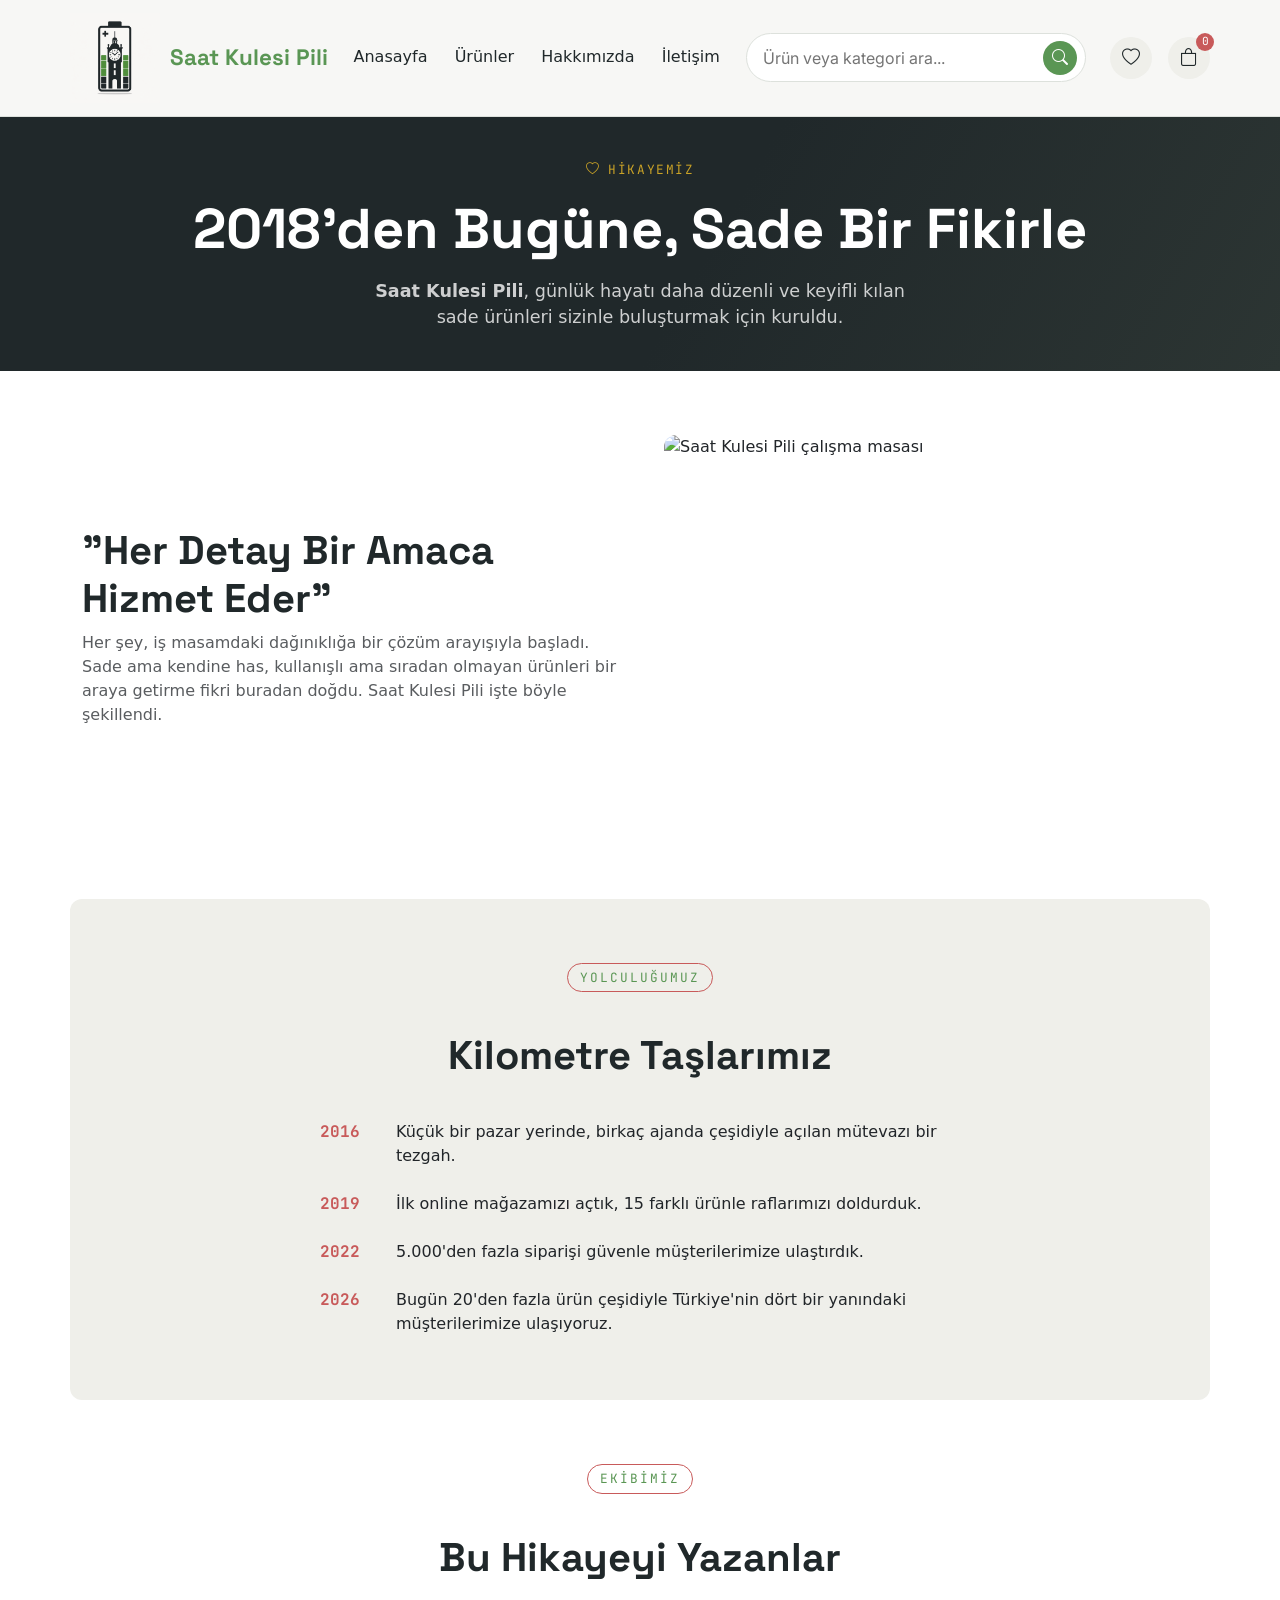
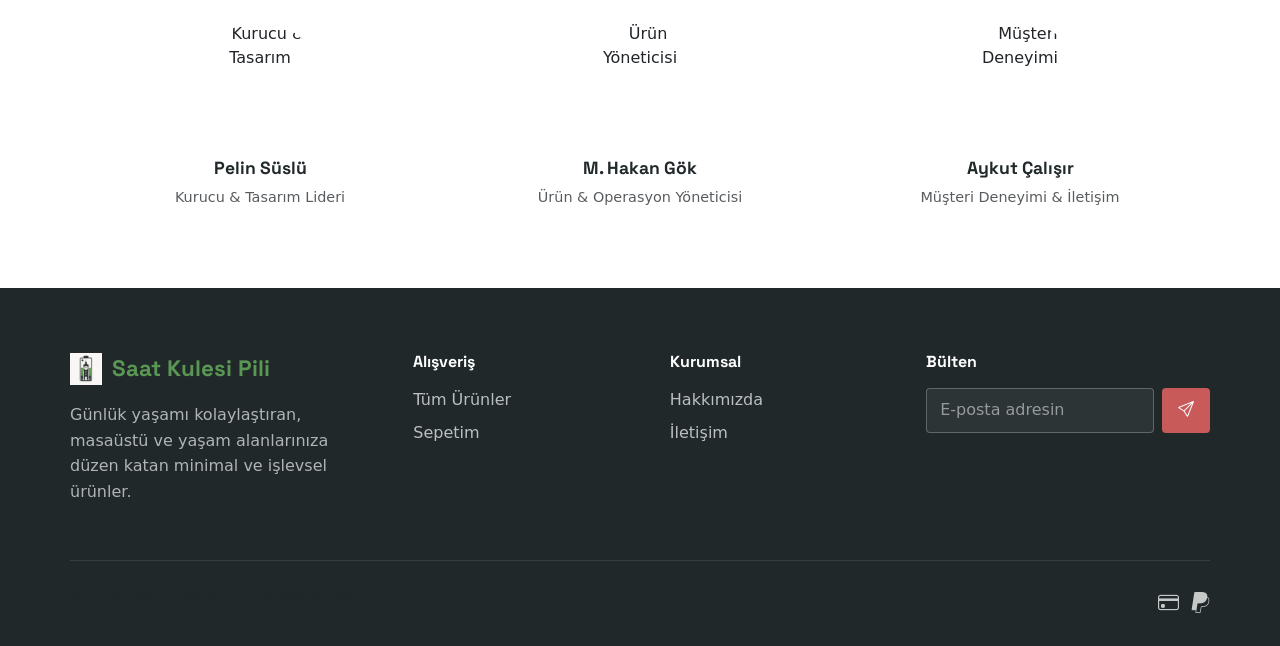
==== commit 25161f32: "ürünler.html deki üst bilgi telefon numarası güncellendi.top-social kısmındaki eksik ikonlar eklendi" ====
--- a/hakkimizda.html
+++ b/hakkimizda.html
@@ -18,7 +18,7 @@
 <body>
 
   <header class="site-header">
-    <div class="container navbar-atolye">
+    <div class="container navbar-saatkulesipili">
       <a href="index.html" class="brand">
         <img src="img/saat_kulesi_pili.png" alt="Saat Kulesi Pili"/>
         <span>Saat Kulesi Pili</span>
